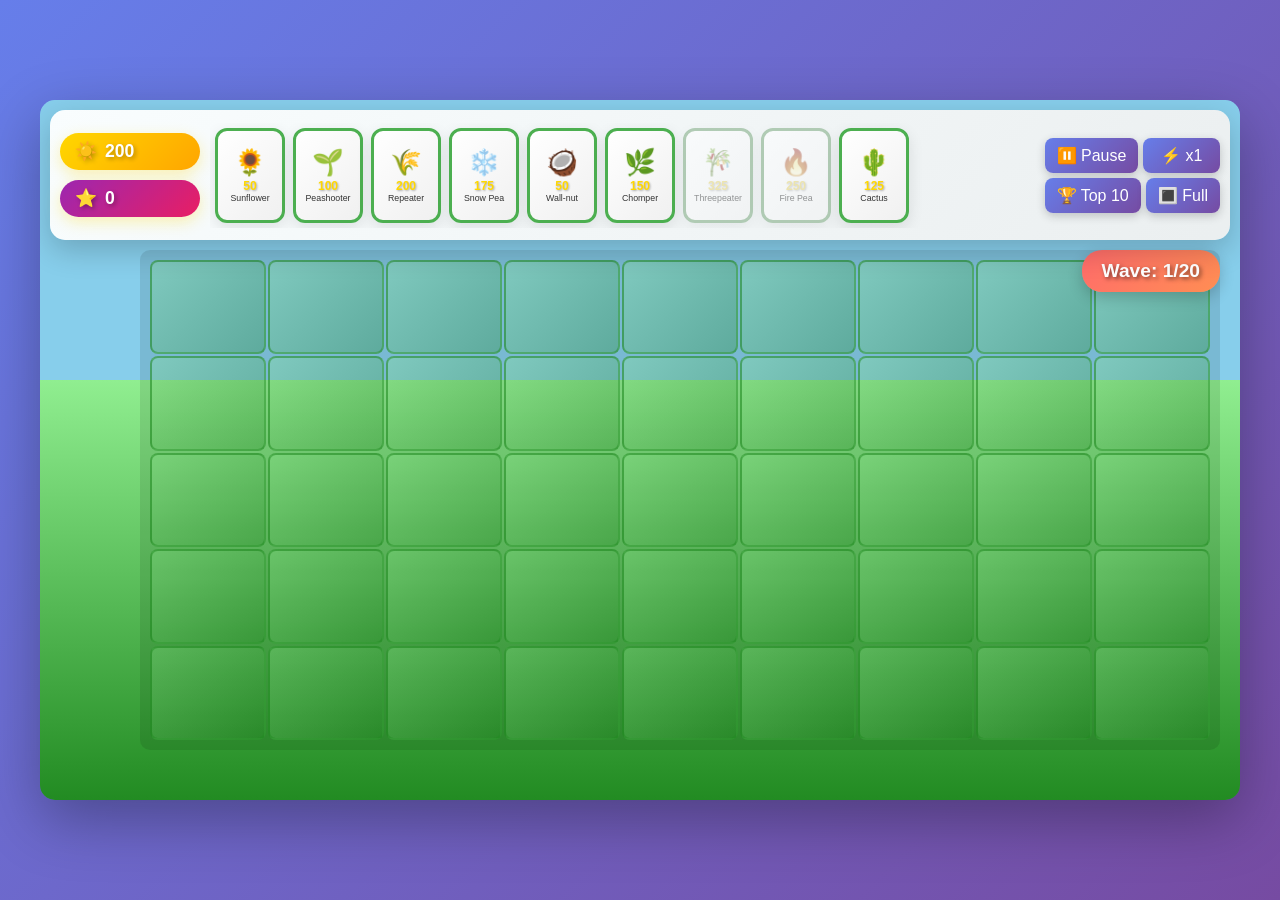
==== plants-vs-zombies/index.html @ 24cfcc63 "按独立游戏目录导入 MIT 粉丝塔防实现与中文说明" ====
<!DOCTYPE html>
<!-- MIT License
Copyright (c) 2025 Valentyn Kolesnikov <0009-0003-9608-3364@orcid.org>
-->
<html lang="en">
<head>
    <meta charset="UTF-8">
    <meta name="viewport" content="width=device-width, initial-scale=1.0, user-scalable=no">
    <meta name="description" content="Plants vs Zombies">
    <title>Plants vs Zombies</title>
    <style>
        * {
            margin: 0;
            padding: 0;
            box-sizing: border-box;
            user-select: none;
            -webkit-user-select: none;
            -webkit-touch-callout: none;
        }

        body {
            font-family: 'Segoe UI', Tahoma, Geneva, Verdana, sans-serif;
            background: linear-gradient(135deg, #667eea 0%, #764ba2 100%);
            overflow: hidden;
            position: relative;
            height: 100vh;
            display: flex;
            justify-content: center;
            align-items: center;
        }

        #gameContainer {
            width: 100%;
            max-width: 1200px;
            height: 100vh;
            max-height: 700px;
            position: relative;
            background: linear-gradient(to bottom, #87CEEB 0%, #87CEEB 40%, #90EE90 40%, #228B22 100%);
            box-shadow: 0 20px 60px rgba(0,0,0,0.3);
            border-radius: 15px;
            overflow: hidden;
        }

        /* Fullscreen mode adjustments */
        body:fullscreen #gameContainer,
        body:-webkit-full-screen #gameContainer,
        body:-moz-full-screen #gameContainer,
        body:-ms-fullscreen #gameContainer {
            max-width: 100%;
            max-height: 100%;
            border-radius: 0;
        }

        #gameBoard {
            position: absolute;
            top: 150px;
            left: 100px;
            right: 20px;
            bottom: 50px;
            display: grid;
            grid-template-columns: repeat(9, 1fr);
            grid-template-rows: repeat(5, 1fr);
            gap: 2px;
            background: rgba(0,0,0,0.1);
            padding: 10px;
            border-radius: 10px;
        }

        .cell {
            background: linear-gradient(135deg, rgba(144, 238, 144, 0.3), rgba(34, 139, 34, 0.3));
            border: 2px solid rgba(34, 139, 34, 0.5);
            border-radius: 8px;
            position: relative;
            cursor: pointer;
            transition: all 0.3s ease;
            display: flex;
            align-items: center;
            justify-content: center;
            overflow: visible;
        }

        .cell:hover {
            background: rgba(144, 238, 144, 0.5);
            transform: scale(1.05);
            box-shadow: 0 5px 15px rgba(0,0,0,0.2);
        }

        .plant {
            font-size: 2.5em;
            animation: plantGrow 0.5s ease;
            filter: drop-shadow(2px 2px 4px rgba(0,0,0,0.3));
            z-index: 2;
            position: absolute;
            top: 50%;
            left: 50%;
            transform: translate(-50%, -50%);
        }

        .plant-health-bar {
            position: absolute;
            width: 40px;
            height: 3px;
            background: rgba(0,0,0,0.3);
            bottom: -8px;
            left: 50%;
            transform: translateX(-50%);
            border-radius: 2px;
            overflow: hidden;
        }

        .plant-health-fill {
            height: 100%;
            background: linear-gradient(90deg, #4CAF50, #8BC34A);
            transition: width 0.3s ease;
            box-shadow: 0 0 3px rgba(76,175,80,0.5);
        }

        .plant.shooting {
            animation: shootAnimation 0.3s ease;
        }

        @keyframes shootAnimation {
            0% { transform: translate(-50%, -50%) scale(1); }
            50% { transform: translate(-50%, -50%) scale(1.2); }
            100% { transform: translate(-50%, -50%) scale(1); }
        }

        @keyframes plantGrow {
            0% { transform: translate(-50%, -50%) scale(0) rotate(0deg); }
            50% { transform: translate(-50%, -50%) scale(1.2) rotate(10deg); }
            100% { transform: translate(-50%, -50%) scale(1) rotate(0deg); }
        }

        .zombie {
            position: absolute;
            font-size: 2.5em;
            z-index: 3;
            filter: drop-shadow(2px 2px 4px rgba(0,0,0,0.5));
            transition: filter 0.3s ease;
            will-change: transform;
            transform: scaleX(-1);
        }

        .zombie-health-bar {
            position: absolute;
            width: 40px;
            height: 4px;
            background: rgba(255,0,0,0.8);
            top: -10px;
            left: 50%;
            transform: translateX(-50%);
            border-radius: 2px;
            overflow: hidden;
        }

        .zombie-health-fill {
            height: 100%;
            background: linear-gradient(90deg, #ff0000, #ff6600);
            transition: width 0.3s ease;
            box-shadow: 0 0 5px rgba(255,0,0,0.5);
        }

        .zombie.slowed {
            filter: drop-shadow(2px 2px 4px rgba(0,0,0,0.5)) hue-rotate(200deg) brightness(1.5);
        }

        .zombie.eating {
            animation: zombieEat 0.5s infinite;
        }

        @keyframes zombieEat {
            0%, 100% { transform: scaleX(-1) translateY(0); }
            50% { transform: scaleX(-1) translateY(-5px); }
        }

        .projectile {
            position: absolute;
            font-size: 1.5em;
            z-index: 4;
            filter: drop-shadow(0 0 5px rgba(255,255,0,0.8));
            will-change: transform;
        }

        .projectile.fire {
            filter: drop-shadow(0 0 10px rgba(255,100,0,1));
            animation: fireGlow 0.3s infinite alternate;
        }

        @keyframes fireGlow {
            from { transform: scale(1); }
            to { transform: scale(1.2); }
        }

        #ui {
            position: absolute;
            top: 10px;
            left: 10px;
            right: 10px;
            height: 130px;
            background: linear-gradient(135deg, rgba(255,255,255,0.95), rgba(240,240,240,0.95));
            border-radius: 15px;
            padding: 10px;
            box-shadow: 0 10px 30px rgba(0,0,0,0.2);
            display: flex;
            gap: 10px;
            align-items: center;
            backdrop-filter: blur(10px);
            z-index: 10;
        }

        #leftPanel {
            display: flex;
            flex-direction: column;
            gap: 10px;
            min-width: 140px;
        }

        #plantSelection {
            display: flex;
            gap: 8px;
            flex: 1;
            align-items: center;
            overflow-x: auto;
            overflow-y: hidden;
            padding: 5px;
            scrollbar-width: thin;
            scrollbar-color: rgba(0,0,0,0.2) transparent;
        }

        #plantSelection::-webkit-scrollbar {
            height: 6px;
        }

        #plantSelection::-webkit-scrollbar-track {
            background: rgba(0,0,0,0.1);
            border-radius: 3px;
        }

        #plantSelection::-webkit-scrollbar-thumb {
            background: rgba(0,0,0,0.3);
            border-radius: 3px;
        }

        .plantCard {
            min-width: 70px;
            width: 70px;
            height: 95px;
            background: linear-gradient(135deg, #fff, #f0f0f0);
            border: 3px solid #4CAF50;
            border-radius: 12px;
            display: flex;
            flex-direction: column;
            align-items: center;
            justify-content: center;
            cursor: pointer;
            transition: all 0.3s ease;
            box-shadow: 0 5px 15px rgba(0,0,0,0.1);
            position: relative;
            overflow: hidden;
            flex-shrink: 0;
        }

        .plantCard::before {
            content: '';
            position: absolute;
            top: -50%;
            left: -50%;
            width: 200%;
            height: 200%;
            background: linear-gradient(45deg, transparent, rgba(255,255,255,0.3), transparent);
            transform: rotate(45deg);
            transition: all 0.5s ease;
            opacity: 0;
        }

        .plantCard:hover::before {
            animation: shine 0.5s ease;
        }

        @keyframes shine {
            0% { transform: translateX(-100%) translateY(-100%) rotate(45deg); opacity: 0; }
            50% { opacity: 1; }
            100% { transform: translateX(100%) translateY(100%) rotate(45deg); opacity: 0; }
        }

        .plantCard:hover {
            transform: translateY(-5px) scale(1.05);
            box-shadow: 0 10px 25px rgba(0,0,0,0.2);
            border-color: #45a049;
        }

        .plantCard.selected {
            background: linear-gradient(135deg, #4CAF50, #45a049);
            transform: scale(1.1);
            box-shadow: 0 0 20px rgba(76, 175, 80, 0.5);
        }

        .plantCard.disabled {
            opacity: 0.5;
            cursor: not-allowed;
            filter: grayscale(50%);
        }

        .plantCard .emoji {
            font-size: 1.6em;
            margin-bottom: 2px;
        }

        .plantCard .cost {
            font-size: 0.75em;
            font-weight: bold;
            color: #FFD700;
            text-shadow: 1px 1px 2px rgba(0,0,0,0.3);
        }

        .plantCard .name {
            font-size: 0.55em;
            color: #333;
            text-align: center;
        }

        #sunCounter, #scoreCounter {
            display: flex;
            align-items: center;
            gap: 8px;
            font-size: 1.1em;
            font-weight: bold;
            padding: 8px 15px;
            border-radius: 20px;
            box-shadow: 0 5px 15px rgba(255, 215, 0, 0.3);
            color: white;
            text-shadow: 2px 2px 4px rgba(0,0,0,0.3);
            white-space: nowrap;
        }

        #sunCounter {
            background: linear-gradient(135deg, #FFD700, #FFA500);
        }

        #scoreCounter {
            background: linear-gradient(135deg, #9C27B0, #E91E63);
        }

        #controlButtons {
            display: flex;
            flex-direction: column;
            gap: 5px;
            min-width: 140px;
        }

        .controlRow {
            display: flex;
            gap: 5px;
        }

        .controlBtn {
            padding: 8px 12px;
            font-size: 1em;
            background: linear-gradient(135deg, #667eea, #764ba2);
            color: white;
            border: none;
            border-radius: 8px;
            cursor: pointer;
            transition: all 0.3s ease;
            box-shadow: 0 3px 10px rgba(0,0,0,0.2);
            white-space: nowrap;
            flex: 1;
        }

        .controlBtn:hover {
            transform: translateY(-2px);
            box-shadow: 0 5px 15px rgba(0,0,0,0.3);
        }

        .controlBtn.active {
            background: linear-gradient(135deg, #4CAF50, #45a049);
        }

        .sun {
            position: absolute;
            font-size: 2em;
            cursor: pointer;
            animation: sunFall 10s linear;
            z-index: 5;
            filter: drop-shadow(0 0 10px rgba(255, 215, 0, 0.8));
            transition: all 0.3s ease;
            display: flex;
            align-items: center;
            gap: 5px;
        }

        .sun-value {
            font-size: 0.6em;
            font-weight: bold;
            color: #FFD700;
            text-shadow: 1px 1px 2px rgba(0,0,0,0.5);
        }

        .sun:hover {
            transform: scale(1.2);
            filter: drop-shadow(0 0 20px rgba(255, 215, 0, 1));
        }

        @keyframes sunFall {
            from { top: -50px; }
            to { top: 90%; }
        }

        .points-popup {
            position: absolute;
            font-size: 1.5em;
            font-weight: bold;
            color: #FFD700;
            text-shadow: 2px 2px 4px rgba(0,0,0,0.5);
            z-index: 10;
            pointer-events: none;
            animation: pointsFloat 1.5s ease-out forwards;
        }

        @keyframes pointsFloat {
            0% { 
                transform: translateY(0) scale(1);
                opacity: 1;
            }
            100% { 
                transform: translateY(-50px) scale(1.5);
                opacity: 0;
            }
        }

        #gameOver, #pauseMenu, #leaderboard, #victoryScreen {
            position: absolute;
            top: 50%;
            left: 50%;
            transform: translate(-50%, -50%);
            background: linear-gradient(135deg, rgba(255,255,255,0.98), rgba(240,240,240,0.98));
            padding: 30px;
            border-radius: 20px;
            text-align: center;
            box-shadow: 0 20px 60px rgba(0,0,0,0.3);
            backdrop-filter: blur(10px);
            display: none;
            max-width: 500px;
            width: 90%;
        }

        /* Make leaderboard highest z-index */
        #leaderboard {
            z-index: 1000;
            max-height: 80vh;
            overflow-y: auto;
        }

        #gameOver, #pauseMenu, #victoryScreen {
            z-index: 100;
        }

        #gameOver h2, #pauseMenu h2, #leaderboard h2, #victoryScreen h2 {
            font-size: 2.2em;
            margin-bottom: 20px;
            background: linear-gradient(135deg, #667eea, #764ba2);
            -webkit-background-clip: text;
            -webkit-text-fill-color: transparent;
            background-clip: text;
        }

        #victoryScreen h2 {
            background: linear-gradient(135deg, #FFD700, #FFA500);
            -webkit-background-clip: text;
            -webkit-text-fill-color: transparent;
            background-clip: text;
        }

        .leaderboard-entry {
            display: flex;
            justify-content: space-between;
            align-items: center;
            padding: 10px 15px;
            margin: 5px 0;
            background: linear-gradient(135deg, rgba(255,255,255,0.8), rgba(240,240,240,0.8));
            border-radius: 10px;
            box-shadow: 0 2px 5px rgba(0,0,0,0.1);
            transition: all 0.3s ease;
            position: relative;
        }

        .leaderboard-entry:hover {
            transform: translateX(5px);
            box-shadow: 0 4px 10px rgba(0,0,0,0.2);
        }

        .leaderboard-entry.gold {
            background: linear-gradient(135deg, #FFD700, #FFA500);
            color: white;
            font-weight: bold;
        }

        .leaderboard-entry.silver {
            background: linear-gradient(135deg, #C0C0C0, #A0A0A0);
            color: white;
            font-weight: bold;
        }

        .leaderboard-entry.bronze {
            background: linear-gradient(135deg, #CD7F32, #B87333);
            color: white;
            font-weight: bold;
        }

        .leaderboard-rank {
            font-size: 1.2em;
            font-weight: bold;
            min-width: 30px;
        }

        .leaderboard-datetime {
            flex: 1;
            text-align: left;
            margin: 0 15px;
            display: flex;
            flex-direction: column;
        }

        .leaderboard-date {
            font-size: 0.9em;
        }

        .leaderboard-time {
            font-size: 0.75em;
            opacity: 0.8;
        }

        .leaderboard-score {
            font-weight: bold;
            color: #764ba2;
        }

        .leaderboard-entry.gold .leaderboard-score,
        .leaderboard-entry.silver .leaderboard-score,
        .leaderboard-entry.bronze .leaderboard-score {
            color: rgba(255,255,255,0.9);
        }

        .stats {
            margin: 20px 0;
            font-size: 1.1em;
            color: #333;
        }

        .btn {
            padding: 12px 25px;
            margin: 8px;
            font-size: 1em;
            background: linear-gradient(135deg, #4CAF50, #45a049);
            color: white;
            border: none;
            border-radius: 10px;
            cursor: pointer;
            transition: all 0.3s ease;
            box-shadow: 0 5px 15px rgba(0,0,0,0.2);
        }

        .btn:hover {
            transform: translateY(-3px);
            box-shadow: 0 8px 25px rgba(0,0,0,0.3);
        }

        .btn.secondary {
            background: linear-gradient(135deg, #667eea, #764ba2);
        }

        .btn.gold {
            background: linear-gradient(135deg, #FFD700, #FFA500);
        }

        #wave {
            position: absolute;
            top: 150px;
            right: 20px;
            font-size: 1.2em;
            font-weight: bold;
            color: white;
            text-shadow: 2px 2px 4px rgba(0,0,0,0.5);
            background: linear-gradient(135deg, #FF6B6B, #FF8E53);
            padding: 10px 20px;
            border-radius: 20px;
            box-shadow: 0 5px 15px rgba(0,0,0,0.2);
            z-index: 9;
            display: flex;
            flex-direction: column;
            align-items: center;
        }

        #wave .damage-bonus {
            font-size: 0.7em;
            margin-top: 3px;
            opacity: 0.9;
            display: none;
        }

        #wave.final-wave {
            background: linear-gradient(135deg, #FFD700, #FFA500);
            animation: pulse 1s infinite;
        }

        @keyframes pulse {
            0%, 100% { transform: scale(1); }
            50% { transform: scale(1.05); }
        }

        .damage-effect {
            animation: damage 0.3s ease;
        }

        @keyframes damage {
            0%, 100% { transform: scaleX(-1); filter: brightness(1); }
            50% { transform: scaleX(-1) scale(0.9); filter: brightness(1.5) hue-rotate(180deg); }
        }

        .plant-damage-effect {
            animation: plantDamage 0.3s ease;
        }

        @keyframes plantDamage {
            0%, 100% { transform: translate(-50%, -50%) scale(1); filter: brightness(1); }
            50% { transform: translate(-50%, -50%) scale(0.9); filter: brightness(1.5) hue-rotate(90deg); }
        }

        .collect-effect {
            animation: collect 0.5s ease;
        }

        @keyframes collect {
            0% { transform: scale(1) rotate(0deg); }
            100% { transform: scale(0) rotate(360deg); opacity: 0; }
        }

        /* Landscape mode optimizations */
        @media (orientation: landscape) and (max-height: 600px) {
            #ui {
                height: 100px;
            }
            
            #gameBoard {
                top: 110px;
                bottom: 20px;
            }
            
            #wave {
                top: 110px;
            }
            
            .plantCard {
                min-width: 55px;
                width: 55px;
                height: 75px;
            }
            
            .plantCard .emoji {
                font-size: 1.3em;
            }
            
            .controlBtn {
                padding: 5px 8px;
                font-size: 0.85em;
            }
            
            #sunCounter, #scoreCounter {
                font-size: 0.95em;
                padding: 6px 12px;
            }
        }

        @media (max-width: 768px) {
            #gameBoard {
                left: 10px;
                right: 10px;
                top: 140px;
            }
            
            #wave {
                top: 140px;
                right: 10px;
                font-size: 1em;
                padding: 8px 15px;
            }
            
            .plantCard {
                min-width: 60px;
                width: 60px;
                height: 80px;
            }
            
            .plantCard .emoji {
                font-size: 1.4em;
            }
            
            .plant, .zombie {
                font-size: 2em;
            }

            #ui {
                padding: 8px;
                gap: 8px;
            }

            #leftPanel, #controlButtons {
                min-width: 120px;
            }

            .controlBtn {
                font-size: 0.9em;
                padding: 6px 10px;
            }
        }

        .particle {
            position: absolute;
            pointer-events: none;
            animation: particle 1s ease-out forwards;
            font-size: 1.5em;
            z-index: 10;
        }

        @keyframes particle {
            0% { transform: translate(0, 0) scale(1); opacity: 1; }
            100% { transform: translate(var(--x), var(--y)) scale(0); opacity: 0; }
        }

        #debugInfo {
            position: absolute;
            bottom: 10px;
            left: 10px;
            color: white;
            font-size: 0.8em;
            background: rgba(0,0,0,0.5);
            padding: 5px;
            border-radius: 5px;
            display: none;
        }

        /* Force landscape message */
        #landscapeMessage {
            display: none;
            position: fixed;
            top: 0;
            left: 0;
            right: 0;
            bottom: 0;
            background: linear-gradient(135deg, #667eea, #764ba2);
            color: white;
            z-index: 2000;
            align-items: center;
            justify-content: center;
            flex-direction: column;
            text-align: center;
            padding: 20px;
        }

        #landscapeMessage h2 {
            font-size: 2em;
            margin-bottom: 20px;
        }

        #landscapeMessage p {
            font-size: 1.2em;
            margin-bottom: 30px;
        }

        @media (orientation: portrait) and (max-width: 768px) {
            #landscapeMessage {
                display: flex;
            }
            
            #gameContainer {
                display: none;
            }
        }

        .save-notification {
            position: fixed;
            top: 50%;
            left: 50%;
            transform: translate(-50%, -50%);
            background: linear-gradient(135deg, #4CAF50, #45a049);
            color: white;
            padding: 20px 40px;
            border-radius: 15px;
            font-size: 1.2em;
            font-weight: bold;
            z-index: 200;
            animation: saveNotification 2s ease forwards;
            box-shadow: 0 10px 30px rgba(0,0,0,0.3);
        }

        @keyframes saveNotification {
            0% { opacity: 0; transform: translate(-50%, -50%) scale(0.5); }
            20% { opacity: 1; transform: translate(-50%, -50%) scale(1.1); }
            40% { transform: translate(-50%, -50%) scale(1); }
            80% { opacity: 1; }
            100% { opacity: 0; }
        }
    </style>
</head>
<body>
    <div id="landscapeMessage">
        <h2>📱 Rotate Your Device</h2>
        <p>Please rotate your device to landscape mode for the best gaming experience!</p>
        <div style="font-size: 4em;">↻</div>
    </div>

    <div id="gameContainer">
        <div id="ui">
            <div id="leftPanel">
                <div id="sunCounter">☀️ <span id="sunCount">200</span></div>
                <div id="scoreCounter">⭐ <span id="scoreCount">0</span></div>
            </div>
            
            <div id="plantSelection">
                <div class="plantCard" data-plant="sunflower" data-cost="50">
                    <div class="emoji">🌻</div>
                    <div class="cost">50</div>
                    <div class="name">Sunflower</div>
                </div>
                <div class="plantCard" data-plant="peashooter" data-cost="100">
                    <div class="emoji">🌱</div>
                    <div class="cost">100</div>
                    <div class="name">Peashooter</div>
                </div>
                <div class="plantCard" data-plant="repeater" data-cost="200">
                    <div class="emoji">🌾</div>
                    <div class="cost">200</div>
                    <div class="name">Repeater</div>
                </div>
                <div class="plantCard" data-plant="snowpea" data-cost="175">
                    <div class="emoji">❄️</div>
                    <div class="cost">175</div>
                    <div class="name">Snow Pea</div>
                </div>
                <div class="plantCard" data-plant="wallnut" data-cost="50">
                    <div class="emoji">🥥</div>
                    <div class="cost">50</div>
                    <div class="name">Wall-nut</div>
                </div>
                <div class="plantCard" data-plant="chomper" data-cost="150">
                    <div class="emoji">🌿</div>
                    <div class="cost">150</div>
                    <div class="name">Chomper</div>
                </div>
                <div class="plantCard" data-plant="threepeater" data-cost="325">
                    <div class="emoji">🎋</div>
                    <div class="cost">325</div>
                    <div class="name">Threepeater</div>
                </div>
                <div class="plantCard" data-plant="firepea" data-cost="250">
                    <div class="emoji">🔥</div>
                    <div class="cost">250</div>
                    <div class="name">Fire Pea</div>
                </div>
                <div class="plantCard" data-plant="cactus" data-cost="125">
                    <div class="emoji">🌵</div>
                    <div class="cost">125</div>
                    <div class="name">Cactus</div>
                </div>
            </div>
            
            <div id="controlButtons">
                <div class="controlRow">
                    <button class="controlBtn" id="pauseBtn">⏸️ Pause</button>
                    <button class="controlBtn" id="speedBtn">⚡ x1</button>
                </div>
                <div class="controlRow">
                    <button class="controlBtn" id="leaderBtn">🏆 Top 10</button>
                    <button class="controlBtn" id="fullscreenBtn">🔳 Full</button>
                </div>
            </div>
        </div>
        
        <div id="wave">
            <div>Wave: <span id="waveCount">1</span>/20</div>
            <div class="damage-bonus">DMG: +<span id="damageBonus">0</span>%</div>
        </div>
        
        <div id="gameBoard"></div>
        
        <div id="debugInfo"></div>
        
        <div id="pauseMenu">
            <h2>Game Paused</h2>
            <button class="btn" onclick="resumeGame()">Resume</button>
            <button class="btn secondary" onclick="showLeaderboard()">Top 10 Scores</button>
            <button class="btn" onclick="restartGame()">Restart</button>
        </div>
        
        <div id="leaderboard">
            <h2>🏆 Top 10 Scores</h2>
            <div id="leaderboardList"></div>
            <button class="btn" onclick="closeLeaderboard()">Close</button>
        </div>
        
        <div id="gameOver">
            <h2>Game Over!</h2>
            <div class="stats">
                <p>Final Score: <span id="finalScore">0</span></p>
                <p>Waves Survived: <span id="finalWave">0</span></p>
                <p>Zombies Defeated: <span id="finalZombies">0</span></p>
            </div>
            <div>
                <button class="btn secondary" onclick="showLeaderboard()">View Top 10</button>
                <button class="btn" onclick="restartGame()">Play Again</button>
            </div>
        </div>

        <div id="victoryScreen">
            <h2>🎉 Victory! 🎉</h2>
            <div class="stats">
                <p style="font-size: 1.3em; color: #FFD700;">You survived all 20 waves!</p>
                <p>Final Score: <span id="victoryScore" style="font-size: 1.5em; color: #764ba2;">0</span></p>
                <p>Zombies Defeated: <span id="victoryZombies">0</span></p>
                <p style="margin-top: 15px; color: #4CAF50;">Your score has been saved!</p>
            </div>
            <div>
                <button class="btn gold" onclick="showLeaderboard()">View Top 10</button>
                <button class="btn" onclick="restartGame()">Play Again</button>
            </div>
        </div>
    </div>

    <script>
        // Game State
        let gameState = {
            sun: 200,
            score: 0,
            selectedPlant: null,
            plants: [],
            zombies: [],
            projectiles: [],
            suns: [],
            wave: 1,
            maxWaves: 20,
            zombiesDefeated: 0,
            isPaused: false,
            isGameOver: false,
            isVictory: false,
            cellSize: { width: 0, height: 0 },
            boardRect: null,
            gameSpeed: 1,
            lastUpdate: Date.now(),
            zombieDamageMultiplier: 1.0,
            waveTimer: null,
            waveStartTime: Date.now(),
            waveTimeElapsed: 0,
            waveDuration: 30000,
            pauseTime: null,
            wasFullscreen: false,
            sunInterval: null,
            gameLoopId: null
        };

        // Enhanced Plant Types - SUNFLOWER SUN REDUCED TO 80%
        const plantTypes = {
            sunflower: { 
                emoji: '🌻', 
                health: 3.6,
                maxHealth: 3.6,
                produces: 'sun', 
                sunAmount: 40,
                interval: 15000,
                shoots: false,
                damage: 0.5,
                shootInterval: 2500,
                projectile: '☀️',
                description: 'Produces sun and shoots'
            },
            peashooter: { 
                emoji: '🌱', 
                health: 3.6,
                maxHealth: 3.6,
                shoots: true, 
                damage: 1, 
                shootInterval: 1500,
                projectile: '🟢',
                description: 'Basic shooter'
            },
            wallnut: { 
                emoji: '🥥', 
                health: 24,
                maxHealth: 24,
                shoots: false,
                damage: 0.3,
                shootInterval: 3000,
                projectile: '🟤',
                description: 'Defensive wall that shoots'
            },
            snowpea: { 
                emoji: '❄️', 
                health: 3.6,
                maxHealth: 3.6,
                shoots: true, 
                damage: 1, 
                slow: true, 
                shootInterval: 2000,
                projectile: '❄️',
                description: 'Slows zombies'
            },
            chomper: { 
                emoji: '🌿', 
                health: 4.88,
                maxHealth: 4.88,
                melee: false, 
                damage: 3, 
                interval: 3000,
                shoots: true,
                shootDamage: 2,
                shootInterval: 2500,
                projectile: '🍃',
                description: 'Eats zombies and shoots'
            },
            repeater: { 
                emoji: '🌾', 
                health: 3.6,
                maxHealth: 3.6,
                shoots: true, 
                damage: 1, 
                double: true, 
                shootInterval: 1500,
                projectile: '🟢',
                description: 'Shoots twice'
            },
            threepeater: {
                emoji: '🎋',
                health: 3.6,
                maxHealth: 3.6,
                shoots: true,
                damage: 1,
                triple: true,
                shootInterval: 1500,
                projectile: '🟢',
                description: 'Shoots 3 lanes'
            },
            firepea: {
                emoji: '🔥',
                health: 3.6,
                maxHealth: 3.6,
                shoots: true,
                damage: 2,
                fire: true,
                shootInterval: 1500,
                projectile: '🔥',
                description: 'Fire damage'
            },
            cactus: {
                emoji: '🌵',
                health: 4.8,
                maxHealth: 4.8,
                shoots: true,
                damage: 1,
                pierce: true,
                shootInterval: 1800,
                projectile: '📍',
                description: 'Piercing shots'
            }
        };

        // Enhanced Zombie Types
        const zombieTypes = {
            normal: { emoji: '🧟', health: 10, maxHealth: 10, speed: 10, damage: 1, points: 100 },
            cone: { emoji: '🧟‍♂️', health: 20, maxHealth: 20, speed: 10, damage: 1, points: 200 },
            bucket: { emoji: '🧟‍♀️', health: 40, maxHealth: 40, speed: 8, damage: 1, points: 400 },
            fast: { emoji: '💀', health: 6, maxHealth: 6, speed: 20, damage: 1, points: 150 },
            strong: { emoji: '👹', health: 60, maxHealth: 60, speed: 6, damage: 2, points: 600 }
        };

        // Reset game state to initial values
        function resetGame() {
            // Clear any existing timers
            if (gameState.waveTimer) {
                clearTimeout(gameState.waveTimer);
            }
            if (gameState.sunInterval) {
                clearInterval(gameState.sunInterval);
            }
            
            // Clear all DOM elements
            clearAllGameElements();
            
            // Reset game state
            gameState = {
                sun: 200,
                score: 0,
                selectedPlant: null,
                plants: [],
                zombies: [],
                projectiles: [],
                suns: [],
                wave: 1,
                maxWaves: 20,
                zombiesDefeated: 0,
                isPaused: false,
                isGameOver: false,
                isVictory: false,
                cellSize: { width: 0, height: 0 },
                boardRect: null,
                gameSpeed: 1,
                lastUpdate: Date.now(),
                zombieDamageMultiplier: 1.0,
                waveTimer: null,
                waveStartTime: Date.now(),
                waveTimeElapsed: 0,
                waveDuration: 30000,
                pauseTime: null,
                wasFullscreen: document.fullscreenElement !== null,
                sunInterval: null,
                gameLoopId: gameState.gameLoopId // Keep the game loop running
            };
            
            // Reset UI
            document.getElementById('sunCount').textContent = '200';
            document.getElementById('scoreCount').textContent = '0';
            document.getElementById('waveCount').textContent = '1';
            document.getElementById('damageBonus').textContent = '0';
            document.getElementById('speedBtn').textContent = '⚡ x1';
            document.getElementById('speedBtn').classList.remove('active');
            document.getElementById('pauseBtn').textContent = '⏸️ Pause';
            
            // Hide all menus
            document.getElementById('gameOver').style.display = 'none';
            document.getElementById('pauseMenu').style.display = 'none';
            document.getElementById('leaderboard').style.display = 'none';
            document.getElementById('victoryScreen').style.display = 'none';
            
            // Reset plant selection
            document.querySelectorAll('.plantCard').forEach(card => {
                card.classList.remove('selected');
            });
            
            // Update displays
            updateSunDisplay();
            updateDamageDisplay();
            updateWaveDisplay();
            updateBoardDimensions();
            
            // Restart sun spawning
            spawnSunPeriodically();
            
            // Start first wave after delay
            setTimeout(() => spawnZombieWave(), 5000);
        }

        // Clear all game elements from DOM
        function clearAllGameElements() {
            // Remove all zombies
            document.querySelectorAll('.zombie').forEach(el => el.remove());
            
            // Remove all projectiles
            document.querySelectorAll('.projectile').forEach(el => el.remove());
            
            // Remove all suns
            document.querySelectorAll('.sun').forEach(el => el.remove());
            
            // Remove all plants from cells
            document.querySelectorAll('.cell .plant').forEach(el => el.remove());
            
            // Remove any floating particles or popups
            document.querySelectorAll('.particle, .points-popup').forEach(el => el.remove());
        }

        // Calculate zombie damage with wave multiplier
        function getZombieDamage(baseZombieDamage) {
            return baseZombieDamage * gameState.zombieDamageMultiplier;
        }

        // Update damage multiplier display
        function updateDamageDisplay() {
            const bonusPercent = Math.round((gameState.zombieDamageMultiplier - 1) * 100);
            document.getElementById('damageBonus').textContent = bonusPercent;
        }

        // Update wave display
        function updateWaveDisplay() {
            document.getElementById('waveCount').textContent = gameState.wave;
            const waveElement = document.getElementById('wave');
            if (gameState.wave === gameState.maxWaves) {
                waveElement.classList.add('final-wave');
            } else {
                waveElement.classList.remove('final-wave');
            }
        }

        // Format date and time for display
        function formatDateTime(dateString) {
            const date = new Date(dateString);
            const now = new Date();
            const diffTime = Math.abs(now - date);
            const diffDays = Math.floor(diffTime / (1000 * 60 * 60 * 24));
            
            const timeStr = date.toLocaleTimeString('en-US', { 
                hour: '2-digit', 
                minute: '2-digit',
                hour12: true 
            });
            
            let dateStr;
            if (diffDays === 0) {
                dateStr = 'Today';
            } else if (diffDays === 1) {
                dateStr = 'Yesterday';
            } else if (diffDays < 7) {
                dateStr = `${diffDays} days ago`;
            } else {
                dateStr = date.toLocaleDateString('en-US', { 
                    month: 'short', 
                    day: 'numeric',
                    year: date.getFullYear() !== now.getFullYear() ? 'numeric' : undefined
                });
            }
            
            return { date: dateStr, time: timeStr };
        }

        // Show save notification
        function showSaveNotification() {
            const notification = document.createElement('div');
            notification.className = 'save-notification';
            notification.textContent = '✅ Score Saved to Top 10!';
            document.body.appendChild(notification);
            
            setTimeout(() => {
                notification.remove();
            }, 2000);
        }

        // Leaderboard Functions
        function getLeaderboard() {
            const saved = localStorage.getItem('pvz_leaderboard');
            return saved ? JSON.parse(saved) : [];
        }

        function saveToLeaderboard(score, wave, zombies) {
            let leaderboard = getLeaderboard();
            
            leaderboard.push({
                score: score,
                wave: wave,
                zombies: zombies,
                datetime: new Date().toISOString(),
                victory: gameState.isVictory
            });
            
            // Sort by score and keep top 10
            leaderboard.sort((a, b) => b.score - a.score);
            leaderboard = leaderboard.slice(0, 10);
            
            localStorage.setItem('pvz_leaderboard', JSON.stringify(leaderboard));
            
            // Show notification if score made it to top 10
            if (leaderboard.some(entry => entry.score === score && entry.datetime === leaderboard[leaderboard.length - 1].datetime)) {
                showSaveNotification();
            }
            
            return leaderboard;
        }

        function displayLeaderboard() {
            const leaderboard = getLeaderboard();
            const listElement = document.getElementById('leaderboardList');
            listElement.innerHTML = '';
            
            if (leaderboard.length === 0) {
                listElement.innerHTML = '<p style="color: #666;">No scores yet. Be the first!</p>';
                return;
            }
            
            leaderboard.forEach((entry, index) => {
                const entryDiv = document.createElement('div');
                entryDiv.className = 'leaderboard-entry';
                
                if (index === 0) entryDiv.classList.add('gold');
                else if (index === 1) entryDiv.classList.add('silver');
                else if (index === 2) entryDiv.classList.add('bronze');
                
                const medal = index === 0 ? '🥇' : index === 1 ? '🥈' : index === 2 ? '🥉' : `#${index + 1}`;
                const { date, time } = formatDateTime(entry.datetime);
                const victoryBadge = entry.victory ? ' 👑' : '';
                
                entryDiv.innerHTML = `
                    <span class="leaderboard-rank">${medal}</span>
                    <div class="leaderboard-datetime">
                        <span class="leaderboard-date">${date}${victoryBadge}</span>
                        <span class="leaderboard-time">${time}</span>
                    </div>
                    <span class="leaderboard-score">${entry.score.toLocaleString()}</span>
                `;
                
                listElement.appendChild(entryDiv);
            });
        }

        function showLeaderboard() {
            displayLeaderboard();
            document.getElementById('leaderboard').style.display = 'block';
        }

        function closeLeaderboard() {
            document.getElementById('leaderboard').style.display = 'none';
        }

        // Initialize Game
        function init() {
            createBoard();
            loadGameState();
            setupEventListeners();
            startGameLoop();
            spawnSunPeriodically();
            updateDamageDisplay();
            updateWaveDisplay();
            
            // Auto-enable fullscreen on mobile
            if (isMobile()) {
                setTimeout(() => {
                    enterFullscreen();
                }, 500);
            }
            
            setTimeout(() => spawnZombieWave(), 5000);
        }

        // Check if mobile device
        function isMobile() {
            return /Android|webOS|iPhone|iPad|iPod|BlackBerry|IEMobile|Opera Mini/i.test(navigator.userAgent) ||
                   (window.innerWidth <= 768);
        }

        // Enter fullscreen
        function enterFullscreen() {
            const elem = document.documentElement;
            
            const requestFS = elem.requestFullscreen || 
                             elem.webkitRequestFullscreen || 
                             elem.mozRequestFullScreen || 
                             elem.msRequestFullscreen;
            
            if (requestFS && !document.fullscreenElement) {
                requestFS.call(elem).then(() => {
                    gameState.wasFullscreen = true;
                    localStorage.setItem('pvz_fullscreen', 'true');
                    if (window.screen && window.screen.orientation && window.screen.orientation.lock) {
                        window.screen.orientation.lock('landscape').catch(err => {
                            console.log('Orientation lock not supported:', err);
                        });
                    }
                    setTimeout(updateBoardDimensions, 100);
                }).catch(err => {
                    console.log('Fullscreen error:', err);
                });
            }
        }

        // Create Game Board
        function createBoard() {
            const board = document.getElementById('gameBoard');
            board.innerHTML = '';
            
            for (let row = 0; row < 5; row++) {
                for (let col = 0; col < 9; col++) {
                    const cell = document.createElement('div');
                    cell.className = 'cell';
                    cell.dataset.row = row;
                    cell.dataset.col = col;
                    board.appendChild(cell);
                }
            }
            
            setTimeout(updateBoardDimensions, 100);
        }

        // Update board dimensions
        function updateBoardDimensions() {
            const board = document.getElementById('gameBoard');
            gameState.boardRect = board.getBoundingClientRect();
            const cells = board.getElementsByClassName('cell');
            if (cells.length > 0) {
                const cellRect = cells[0].getBoundingClientRect();
                gameState.cellSize = {
                    width: cellRect.width,
                    height: cellRect.height
                };
            }
            
            // Update existing zombie and projectile positions
            gameState.zombies.forEach(zombie => {
                if (zombie.element) {
                    const yPosition = gameState.boardRect.top + zombie.row * gameState.cellSize.height + gameState.cellSize.height / 2 - 20;
                    zombie.element.style.top = yPosition + 'px';
                }
            });
        }

        // Setup Event Listeners
        function setupEventListeners() {
            document.querySelectorAll('.plantCard').forEach(card => {
                card.addEventListener('click', () => selectPlant(card));
                card.addEventListener('touchstart', (e) => {
                    e.preventDefault();
                    selectPlant(card);
                });
            });

            document.querySelectorAll('.cell').forEach(cell => {
                cell.addEventListener('click', () => placePlant(cell));
                cell.addEventListener('touchstart', (e) => {
                    e.preventDefault();
                    placePlant(cell);
                });
            });

            document.getElementById('pauseBtn').addEventListener('click', togglePause);

            document.getElementById('speedBtn').addEventListener('click', () => {
                gameState.gameSpeed = gameState.gameSpeed === 1 ? 2 : gameState.gameSpeed === 2 ? 3 : 1;
                const btn = document.getElementById('speedBtn');
                btn.textContent = `⚡ x${gameState.gameSpeed}`;
                btn.classList.toggle('active', gameState.gameSpeed > 1);
            });

            document.getElementById('leaderBtn').addEventListener('click', showLeaderboard);

            document.getElementById('fullscreenBtn').addEventListener('click', toggleFullscreen);

            window.addEventListener('resize', updateBoardDimensions);
            
            document.addEventListener('fullscreenchange', () => {
                setTimeout(updateBoardDimensions, 100);
            });
            
            document.addEventListener('webkitfullscreenchange', () => {
                setTimeout(updateBoardDimensions, 100);
            });
        }

        // Select Plant
        function selectPlant(card) {
            const cost = parseInt(card.dataset.cost);
            if (gameState.sun >= cost && !gameState.isPaused) {
                document.querySelectorAll('.plantCard').forEach(c => c.classList.remove('selected'));
                card.classList.add('selected');
                gameState.selectedPlant = {
                    type: card.dataset.plant,
                    cost: cost
                };
            }
        }

        // Place Plant with Health Bar
        function placePlant(cell) {
            if (!gameState.selectedPlant || gameState.isPaused) return;
            
            const row = parseInt(cell.dataset.row);
            const col = parseInt(cell.dataset.col);
            
            const existingPlant = gameState.plants.find(p => p.row === row && p.col === col && p.element);
            if (existingPlant) return;
            
            if (gameState.sun >= gameState.selectedPlant.cost) {
                gameState.sun -= gameState.selectedPlant.cost;
                updateSunDisplay();
                
                const plantType = plantTypes[gameState.selectedPlant.type];
                const plant = {
                    type: gameState.selectedPlant.type,
                    row: row,
                    col: col,
                    health: plantType.health,
                    maxHealth: plantType.maxHealth,
                    element: null,
                    healthBar: null,
                    healthFill: null,
                    lastShot: 0,
                    lastProduction: 0
                };
                
                const plantElement = document.createElement('div');
                plantElement.className = 'plant';
                plantElement.textContent = plantType.emoji;
                
                const healthBar = document.createElement('div');
                healthBar.className = 'plant-health-bar';
                const healthFill = document.createElement('div');
                healthFill.className = 'plant-health-fill';
                healthFill.style.width = '100%';
                healthBar.appendChild(healthFill);
                plantElement.appendChild(healthBar);
                
                cell.appendChild(plantElement);
                plant.element = plantElement;
                plant.healthBar = healthBar;
                plant.healthFill = healthFill;
                
                gameState.plants.push(plant);
                
                gameState.selectedPlant = null;
                document.querySelectorAll('.plantCard').forEach(c => c.classList.remove('selected'));
                
                createParticleEffect(cell, '✨');
                
                addScore(25);
            }
        }

        // Update Plant Health
        function updatePlantHealth(plant) {
            if (!plant.element || !plant.healthFill) return;
            
            const healthPercent = Math.max(0, plant.health / plant.maxHealth);
            plant.healthFill.style.width = (healthPercent * 100) + '%';
            
            if (healthPercent < 0.3) {
                plant.healthFill.style.background = 'linear-gradient(90deg, #ff0000, #ff6600)';
            } else if (healthPercent < 0.6) {
                plant.healthFill.style.background = 'linear-gradient(90deg, #FFA500, #FFD700)';
            }
        }

        // Produce Sun - REDUCED TO 80%
        function produceSun(plant) {
            if (!plant.element || !plant.element.parentElement) return;
            
            const cell = plant.element.parentElement;
            const rect = cell.getBoundingClientRect();
            const plantType = plantTypes[plant.type];
            const sunValue = plantType.sunAmount || 40;  // Default to 40 (80% of 50)
            
            const sun = document.createElement('div');
            sun.className = 'sun';
            
            const sunEmoji = document.createElement('span');
            sunEmoji.textContent = '☀️';
            sun.appendChild(sunEmoji);
            
            const sunValueElement = document.createElement('span');
            sunValueElement.className = 'sun-value';
            sunValueElement.textContent = sunValue;
            sun.appendChild(sunValueElement);
            
            sun.style.left = rect.left + rect.width / 2 - 15 + 'px';
            sun.style.top = rect.top + 'px';
            sun.style.animation = 'none';
            sun.style.position = 'fixed';
            
            document.getElementById('gameContainer').appendChild(sun);
            
            sun.addEventListener('click', () => collectSun(sun, sunValue));
            sun.addEventListener('touchstart', (e) => {
                e.preventDefault();
                collectSun(sun, sunValue);
            });
            
            setTimeout(() => {
                if (sun.parentElement) {
                    sun.remove();
                }
            }, 5000);
        }

        // Shoot Projectile
        function shoot(plant) {
            if (!plant.element || !plant.element.parentElement) return;
            
            const now = Date.now();
            const plantType = plantTypes[plant.type];
            
            if (!plantType.shoots) return;
            
            const shootInterval = plantType.shootInterval || 1500;
            
            if (now - plant.lastShot < shootInterval / gameState.gameSpeed) return;
            
            let targetRows = [plant.row];
            if (plantType.triple) {
                targetRows = [plant.row - 1, plant.row, plant.row + 1].filter(r => r >= 0 && r < 5);
            }
            
            const hasTarget = targetRows.some(row => 
                gameState.zombies.some(z => z.row === row && z.element && z.x > plant.col * gameState.cellSize.width)
            );
            
            if (!hasTarget) return;
            
            plant.lastShot = now;
            plant.element.classList.add('shooting');
            setTimeout(() => {
                if (plant.element) plant.element.classList.remove('shooting');
            }, 300);
            
            const cell = plant.element.parentElement;
            const rect = cell.getBoundingClientRect();
            
            const createProjectileForRow = (targetRow) => {
                const projectile = document.createElement('div');
                projectile.className = 'projectile';
                if (plantType.fire) projectile.classList.add('fire');
                projectile.textContent = plantType.projectile || '🟢';
                
                const rowY = gameState.boardRect.top + targetRow * gameState.cellSize.height + gameState.cellSize.height / 2 - 10;
                
                projectile.style.left = (rect.left + rect.width) + 'px';
                projectile.style.top = rowY + 'px';
                projectile.style.position = 'fixed';
                
                document.getElementById('gameContainer').appendChild(projectile);
                
                let projectileDamage = plantType.damage;
                if (plant.type === 'chomper' && plantType.shootDamage) {
                    projectileDamage = plantType.shootDamage;
                }
                
                const proj = {
                    element: projectile,
                    row: targetRow,
                    damage: projectileDamage,
                    slow: plantType.slow,
                    fire: plantType.fire,
                    pierce: plantType.pierce,
                    x: rect.left + rect.width - gameState.boardRect.left,
                    speed: 200 * gameState.gameSpeed,
                    hitZombies: []
                };
                
                gameState.projectiles.push(proj);
            };
            
            targetRows.forEach(row => {
                if (gameState.zombies.some(z => z.row === row && z.element)) {
                    createProjectileForRow(row);
                }
            });
            
            if (plantType.double) {
                setTimeout(() => {
                    targetRows.forEach(row => {
                        if (gameState.zombies.some(z => z.row === row && z.element)) {
                            createProjectileForRow(row);
                        }
                    });
                }, 200);
            }
        }

        // Move Projectiles
        function moveProjectiles(deltaTime) {
            gameState.projectiles = gameState.projectiles.filter(proj => {
                if (!proj.element || !proj.element.parentElement) return false;
                
                proj.x += proj.speed * deltaTime / 1000;
                proj.element.style.left = (gameState.boardRect.left + proj.x) + 'px';
                
                const rowY = gameState.boardRect.top + proj.row * gameState.cellSize.height + gameState.cellSize.height / 2 - 10;
                proj.element.style.top = rowY + 'px';
                
                const projRect = proj.element.getBoundingClientRect();
                let hit = false;
                
                gameState.zombies.forEach(zombie => {
                    if (!zombie.element || zombie.row !== proj.row) return;
                    if (proj.hitZombies.includes(zombie)) return;
                    
                    const zombieRect = zombie.element.getBoundingClientRect();
                    
                    if (projRect.left < zombieRect.right && projRect.right > zombieRect.left) {
                        zombie.health -= proj.damage;
                        updateZombieHealth(zombie);
                        zombie.element.classList.add('damage-effect');
                        
                        if (proj.slow) {
                            zombie.slowed = true;
                            zombie.slowedUntil = Date.now() + 3000;
                            zombie.element.classList.add('slowed');
                        }
                        
                        if (proj.fire && zombie.element) {
                            createParticleEffect(zombie.element, '🔥');
                        }
                        
                        setTimeout(() => {
                            if (zombie.element) {
                                zombie.element.classList.remove('damage-effect');
                            }
                        }, 300);
                        
                        if (zombie.health <= 0) {
                            if (zombie.element) {
                                const points = zombieTypes[zombie.type].points;
                                showPointsPopup(zombie.element, points);
                                addScore(points);
                                createParticleEffect(zombie.element, '💀');
                                zombie.element.remove();
                                zombie.element = null;
                            }
                            gameState.zombiesDefeated++;
                        }
                        
                        if (!proj.pierce) {
                            hit = true;
                        } else {
                            proj.hitZombies.push(zombie);
                        }
                    }
                });
                
                if (hit || proj.x > window.innerWidth) {
                    proj.element.remove();
                    return false;
                }
                
                return true;
            });
        }

        // Update Zombie Health Bar
        function updateZombieHealth(zombie) {
            if (!zombie.element || !zombie.healthBar) return;
            
            const healthPercent = Math.max(0, zombie.health / zombieTypes[zombie.type].maxHealth);
            zombie.healthFill.style.width = (healthPercent * 100) + '%';
        }

        // Move Zombies
        function moveZombies(deltaTime) {
            gameState.zombies = gameState.zombies.filter(zombie => {
                if (!zombie.element) return false;
                
                if (zombie.slowed && Date.now() > zombie.slowedUntil) {
                    zombie.slowed = false;
                    zombie.element.classList.remove('slowed');
                }
                
                const baseSpeed = zombieTypes[zombie.type].speed;
                const currentSpeed = zombie.slowed ? baseSpeed * 0.5 : baseSpeed;
                
                if (!zombie.attacking) {
                    zombie.x -= currentSpeed * deltaTime / 1000 * gameState.gameSpeed;
                    zombie.element.style.left = (gameState.boardRect.left + zombie.x) + 'px';
                    
                    const yPosition = gameState.boardRect.top + zombie.row * gameState.cellSize.height + gameState.cellSize.height / 2 - 20;
                    zombie.element.style.top = yPosition + 'px';
                }
                
                zombie.attacking = false;
                const zombieCol = Math.floor(zombie.x / gameState.cellSize.width);
                
                gameState.plants.forEach(plant => {
                    if (!plant.element || plant.row !== zombie.row) return;
                    
                    if (plant.col === zombieCol) {
                        zombie.attacking = true;
                        zombie.element.classList.add('eating');
                        
                        if (plantTypes[plant.type].melee && Date.now() - zombie.lastChomped > 1000) {
                            zombie.lastChomped = Date.now();
                            const points = zombieTypes[zombie.type].points * 2;
                            showPointsPopup(zombie.element, points);
                            addScore(points);
                            createParticleEffect(zombie.element, '💀');
                            zombie.element.remove();
                            zombie.element = null;
                            gameState.zombiesDefeated++;
                            return;
                        }
                        
                        if (Date.now() - zombie.lastAttack > 1000) {
                            zombie.lastAttack = Date.now();
                            const damage = getZombieDamage(zombieTypes[zombie.type].damage);
                            plant.health -= damage;
                            updatePlantHealth(plant);
                            plant.element.classList.add('plant-damage-effect');
                            
                            setTimeout(() => {
                                if (plant.element) {
                                    plant.element.classList.remove('plant-damage-effect');
                                }
                            }, 300);
                            
                            if (plant.health <= 0) {
                                createParticleEffect(plant.element, '💥');
                                plant.element.remove();
                                plant.element = null;
                            }
                        }
                    }
                });
                
                if (!zombie.attacking) {
                    zombie.element.classList.remove('eating');
                }
                
                if (zombie.x <= -gameState.cellSize.width) {
                    gameOver();
                }
                
                return zombie.element !== null;
            });
        }

        // Spawn Zombie with Health Bar
        function spawnZombie() {
            const row = Math.floor(Math.random() * 5);
            const zombieTypeKeys = Object.keys(zombieTypes);
            
            let typeIndex = 0;
            const rand = Math.random();
            if (gameState.wave > 7 && rand > 0.8) {
                typeIndex = 4;
            } else if (gameState.wave > 5 && rand > 0.6) {
                typeIndex = 3;
            } else if (gameState.wave > 3 && rand > 0.5) {
                typeIndex = 2;
            } else if (gameState.wave > 1 && rand > 0.3) {
                typeIndex = 1;
            }
            
            const zombieType = zombieTypes[zombieTypeKeys[typeIndex]];
            
            const zombie = document.createElement('div');
            zombie.className = 'zombie';
            zombie.textContent = zombieType.emoji;
            
            const healthBar = document.createElement('div');
            healthBar.className = 'zombie-health-bar';
            const healthFill = document.createElement('div');
            healthFill.className = 'zombie-health-fill';
            healthFill.style.width = '100%';
            healthBar.appendChild(healthFill);
            zombie.appendChild(healthBar);
            
            const startX = gameState.boardRect.width;
            const yPosition = gameState.boardRect.top + row * gameState.cellSize.height + gameState.cellSize.height / 2 - 20;
            
            zombie.style.position = 'fixed';
            zombie.style.left = (gameState.boardRect.left + startX) + 'px';
            zombie.style.top = yPosition + 'px';
            
            document.getElementById('gameContainer').appendChild(zombie);
            
            const zombieObj = {
                element: zombie,
                healthBar: healthBar,
                healthFill: healthFill,
                row: row,
                health: zombieType.health,
                type: zombieTypeKeys[typeIndex],
                x: startX,
                attacking: false,
                lastAttack: 0,
                slowed: false,
                slowedUntil: 0,
                lastChomped: 0
            };
            
            gameState.zombies.push(zombieObj);
        }

        // Show Points Popup
        function showPointsPopup(element, points) {
            const rect = element.getBoundingClientRect();
            const popup = document.createElement('div');
            popup.className = 'points-popup';
            popup.textContent = `+${points}`;
            popup.style.left = rect.left + 'px';
            popup.style.top = rect.top + 'px';
            popup.style.position = 'fixed';
            
            document.body.appendChild(popup);
            
            setTimeout(() => popup.remove(), 1500);
        }

        // Add Score
        function addScore(points) {
            gameState.score += points;
            document.getElementById('scoreCount').textContent = gameState.score.toLocaleString();
            
            if (gameState.score % 1000 < points) {
                gameState.sun += 50;
                updateSunDisplay();
                showPointsPopup(document.getElementById('sunCounter'), '+50 ☀️');
            }
        }

        // Spawn Zombie Wave - FIXED WITH PROPER TIMING
        function spawnZombieWave() {
            if (gameState.isGameOver || gameState.isVictory) return;
            
            const zombieCount = Math.min(3 + Math.floor(gameState.wave / 2), 15);
            const spawnDelay = Math.max(3000 - gameState.wave * 100, 1000);
            
            let spawnedCount = 0;
            const spawnInterval = setInterval(() => {
                if (gameState.isPaused) {
                    // Don't spawn while paused
                    return;
                }
                
                if (!gameState.isGameOver && !gameState.isVictory) {
                    spawnZombie();
                    spawnedCount++;
                    
                    if (spawnedCount >= zombieCount) {
                        clearInterval(spawnInterval);
                    }
                }
            }, spawnDelay);
            
            // Reset wave timing
            gameState.waveStartTime = Date.now();
            gameState.waveTimeElapsed = 0;
            
            // Schedule next wave
            scheduleNextWave();
        }

        // Schedule next wave with proper pause handling - FIXED
        function scheduleNextWave() {
            if (gameState.waveTimer) {
                clearTimeout(gameState.waveTimer);
            }
            
            function checkWaveProgress() {
                if (gameState.isGameOver || gameState.isVictory) return;
                
                if (gameState.isPaused) {
                    // Store elapsed time when paused
                    gameState.waveTimeElapsed = Date.now() - gameState.waveStartTime;
                    // Check again in 100ms if paused
                    gameState.waveTimer = setTimeout(checkWaveProgress, 100);
                    return;
                }
                
                // Calculate remaining time accounting for pause
                const currentTime = Date.now();
                const timeSinceStart = currentTime - gameState.waveStartTime;
                const remaining = gameState.waveDuration - timeSinceStart;
                
                if (remaining <= 0) {
                    // Time to spawn next wave
                    if (gameState.wave < gameState.maxWaves) {
                        gameState.wave++;
                        gameState.zombieDamageMultiplier = 1 + (gameState.wave - 1) * 0.02;
                        updateWaveDisplay();
                        updateDamageDisplay();
                        addScore(100 * gameState.wave);
                        saveGameState();
                        spawnZombieWave();
                    } else {
                        // Victory - survived all 20 waves!
                        victory();
                    }
                } else {
                    // Check again later
                    gameState.waveTimer = setTimeout(checkWaveProgress, Math.min(remaining, 1000));
                }
            }
            
            gameState.waveTimer = setTimeout(checkWaveProgress, 1000);
        }

        // Victory function
        function victory() {
            gameState.isVictory = true;
            gameState.isGameOver = true;
            
            // Clear all remaining zombies
            gameState.zombies.forEach(zombie => {
                if (zombie.element) {
                    zombie.element.remove();
                }
            });
            gameState.zombies = [];
            
            // Add victory bonus
            const victoryBonus = 5000;
            gameState.score += victoryBonus;
            
            // Auto-save score
            saveToLeaderboard(gameState.score, gameState.wave, gameState.zombiesDefeated);
            
            // Show victory screen
            document.getElementById('victoryScore').textContent = gameState.score.toLocaleString();
            document.getElementById('victoryZombies').textContent = gameState.zombiesDefeated;
            document.getElementById('victoryScreen').style.display = 'block';
        }

        // Spawn Sun Periodically
        function spawnSunPeriodically() {
            if (gameState.sunInterval) {
                clearInterval(gameState.sunInterval);
            }
            
            gameState.sunInterval = setInterval(() => {
                if (!gameState.isPaused && !gameState.isGameOver) {
                    spawnFallingSun();
                }
            }, 8000);
        }

        // Spawn Falling Sun
        function spawnFallingSun() {
            const sun = document.createElement('div');
            sun.className = 'sun';
            
            const sunEmoji = document.createElement('span');
            sunEmoji.textContent = '☀️';
            sun.appendChild(sunEmoji);
            
            const sunValue = document.createElement('span');
            sunValue.className = 'sun-value';
            sunValue.textContent = '50';
            sun.appendChild(sunValue);
            
            sun.style.left = Math.random() * (window.innerWidth - 50) + 'px';
            
            document.getElementById('gameContainer').appendChild(sun);
            
            sun.addEventListener('click', () => collectSun(sun, 50));
            sun.addEventListener('touchstart', (e) => {
                e.preventDefault();
                collectSun(sun, 50);
            });
            
            setTimeout(() => {
                if (sun.parentElement) {
                    sun.remove();
                }
            }, 10000);
        }

        // Collect Sun
        function collectSun(sunElement, value) {
            if (!sunElement.parentElement) return;
            
            sunElement.classList.add('collect-effect');
            gameState.sun += value;
            updateSunDisplay();
            
            addScore(10);
            createParticleEffect(sunElement, '+' + value);
            
            setTimeout(() => {
                if (sunElement.parentElement) {
                    sunElement.remove();
                }
            }, 500);
        }

        // Update Sun Display
        function updateSunDisplay() {
            document.getElementById('sunCount').textContent = gameState.sun;
            
            document.querySelectorAll('.plantCard').forEach(card => {
                const cost = parseInt(card.dataset.cost);
                if (gameState.sun < cost) {
                    card.classList.add('disabled');
                } else {
                    card.classList.remove('disabled');
                }
            });
            
            saveGameState();
        }

        // Create Particle Effect
        function createParticleEffect(element, emoji) {
            const rect = element.getBoundingClientRect ? 
                element.getBoundingClientRect() : 
                { left: element.offsetLeft, top: element.offsetTop };
            
            for (let i = 0; i < 3; i++) {
                const particle = document.createElement('div');
                particle.className = 'particle';
                particle.textContent = emoji;
                particle.style.left = rect.left + 'px';
                particle.style.top = rect.top + 'px';
                particle.style.setProperty('--x', (Math.random() - 0.5) * 100 + 'px');
                particle.style.setProperty('--y', (Math.random() - 0.5) * 100 + 'px');
                
                document.body.appendChild(particle);
                
                setTimeout(() => particle.remove(), 1000);
            }
        }

        // Game Loop
        function startGameLoop() {
            function gameLoop() {
                const now = Date.now();
                const deltaTime = now - gameState.lastUpdate;
                gameState.lastUpdate = now;
                
                if (!gameState.isPaused && !gameState.isGameOver) {
                    moveZombies(deltaTime);
                    moveProjectiles(deltaTime);
                    
                    gameState.plants.forEach(plant => {
                        if (!plant.element) return;
                        const plantType = plantTypes[plant.type];
                        
                        if (plantType.produces === 'sun') {
                            if (!plant.lastProduction || now - plant.lastProduction > plantType.interval / gameState.gameSpeed) {
                                plant.lastProduction = now;
                                produceSun(plant);
                            }
                        }
                        
                        if (plantType.shoots) {
                            shoot(plant);
                        }
                    });
                    
                    gameState.plants = gameState.plants.filter(p => p.element);
                    
                    const debugInfo = document.getElementById('debugInfo');
                    if (debugInfo.style.display === 'block') {
                        debugInfo.innerHTML = `
                            Zombies: ${gameState.zombies.length}<br>
                            Plants: ${gameState.plants.length}<br>
                            Projectiles: ${gameState.projectiles.length}<br>
                            Score: ${gameState.score}<br>
                            Wave: ${gameState.wave}/${gameState.maxWaves}<br>
                            Damage Mult: ${gameState.zombieDamageMultiplier.toFixed(2)}x<br>
                            FPS: ${Math.round(1000 / deltaTime)}
                        `;
                    }
                }
                
                gameState.gameLoopId = requestAnimationFrame(gameLoop);
            }
            
            gameState.gameLoopId = requestAnimationFrame(gameLoop);
        }

        // Toggle Pause - FIXED WITH PROPER TIMING
        function togglePause() {
            gameState.isPaused = !gameState.isPaused;
            document.getElementById('pauseMenu').style.display = 
                gameState.isPaused ? 'block' : 'none';
            document.getElementById('pauseBtn').textContent = gameState.isPaused ? '▶️ Play' : '⏸️ Pause';
            
            if (gameState.isPaused) {
                // Store pause time
                gameState.pauseTime = Date.now();
            } else {
                // Resume: adjust wave start time to account for pause duration
                if (gameState.pauseTime) {
                    const pauseDuration = Date.now() - gameState.pauseTime;
                    gameState.waveStartTime += pauseDuration;
                    gameState.pauseTime = null;
                }
                // Reset timing when unpausing
                gameState.lastUpdate = Date.now();
            }
        }

        // Resume Game
        function resumeGame() {
            if (gameState.isPaused) {
                // Resume: adjust wave start time to account for pause duration
                if (gameState.pauseTime) {
                    const pauseDuration = Date.now() - gameState.pauseTime;
                    gameState.waveStartTime += pauseDuration;
                    gameState.pauseTime = null;
                }
            }
            
            gameState.isPaused = false;
            document.getElementById('pauseMenu').style.display = 'none';
            document.getElementById('pauseBtn').textContent = '⏸️ Pause';
            gameState.lastUpdate = Date.now();
        }

        // Game Over - AUTO SAVE SCORE
        function gameOver() {
            if (gameState.isGameOver) return;
            
            gameState.isGameOver = true;
            
            // Auto-save score
            saveToLeaderboard(gameState.score, gameState.wave, gameState.zombiesDefeated);
            
            document.getElementById('gameOver').style.display = 'block';
            document.getElementById('finalScore').textContent = gameState.score.toLocaleString();
            document.getElementById('finalWave').textContent = gameState.wave;
            document.getElementById('finalZombies').textContent = gameState.zombiesDefeated;
        }

        // Restart Game - REPLACED WITH RESET
        function restartGame() {
            // Maintain fullscreen state
            const wasFullscreen = document.fullscreenElement !== null;
            
            // Reset the game
            resetGame();
            
            // Restore fullscreen if it was active
            if (wasFullscreen) {
                enterFullscreen();
            }
        }

        // Toggle Fullscreen
        function toggleFullscreen() {
            if (!document.fullscreenElement) {
                enterFullscreen();
            } else {
                const exitFS = document.exitFullscreen || 
                              document.webkitExitFullscreen || 
                              document.mozCancelFullScreen || 
                              document.msExitFullscreen;
                
                if (exitFS) {
                    exitFS.call(document).then(() => {
                        gameState.wasFullscreen = false;
                        localStorage.removeItem('pvz_fullscreen');
                        setTimeout(updateBoardDimensions, 100);
                    });
                }
            }
        }

        // Save Game State
        function saveGameState() {
            const saveData = {
                sun: gameState.sun,
                score: gameState.score,
                wave: gameState.wave,
                zombiesDefeated: gameState.zombiesDefeated,
                zombieDamageMultiplier: gameState.zombieDamageMultiplier
            };
            localStorage.setItem('pvz_gameState', JSON.stringify(saveData));
        }

        // Load Game State
        function loadGameState() {
            // Check if should restore fullscreen
            const shouldBeFullscreen = localStorage.getItem('pvz_fullscreen') === 'true';
            if (shouldBeFullscreen) {
                setTimeout(() => {
                    enterFullscreen();
                }, 100);
            }
            
            updateSunDisplay();
        }

        // Initialize game when page loads
        window.addEventListener('load', init);
        
        // Handle visibility change
        document.addEventListener('visibilitychange', () => {
            if (document.hidden && !gameState.isPaused && !gameState.isGameOver) {
                togglePause();
            } else if (!document.hidden && !gameState.isPaused) {
                gameState.lastUpdate = Date.now();
            }
        });

        // Debug mode toggle with 'D' key
        document.addEventListener('keydown', (e) => {
            if (e.key === 'd' || e.key === 'D') {
                const debugInfo = document.getElementById('debugInfo');
                debugInfo.style.display = debugInfo.style.display === 'none' ? 'block' : 'none';
            }
        });
    </script>
</body>
</html>
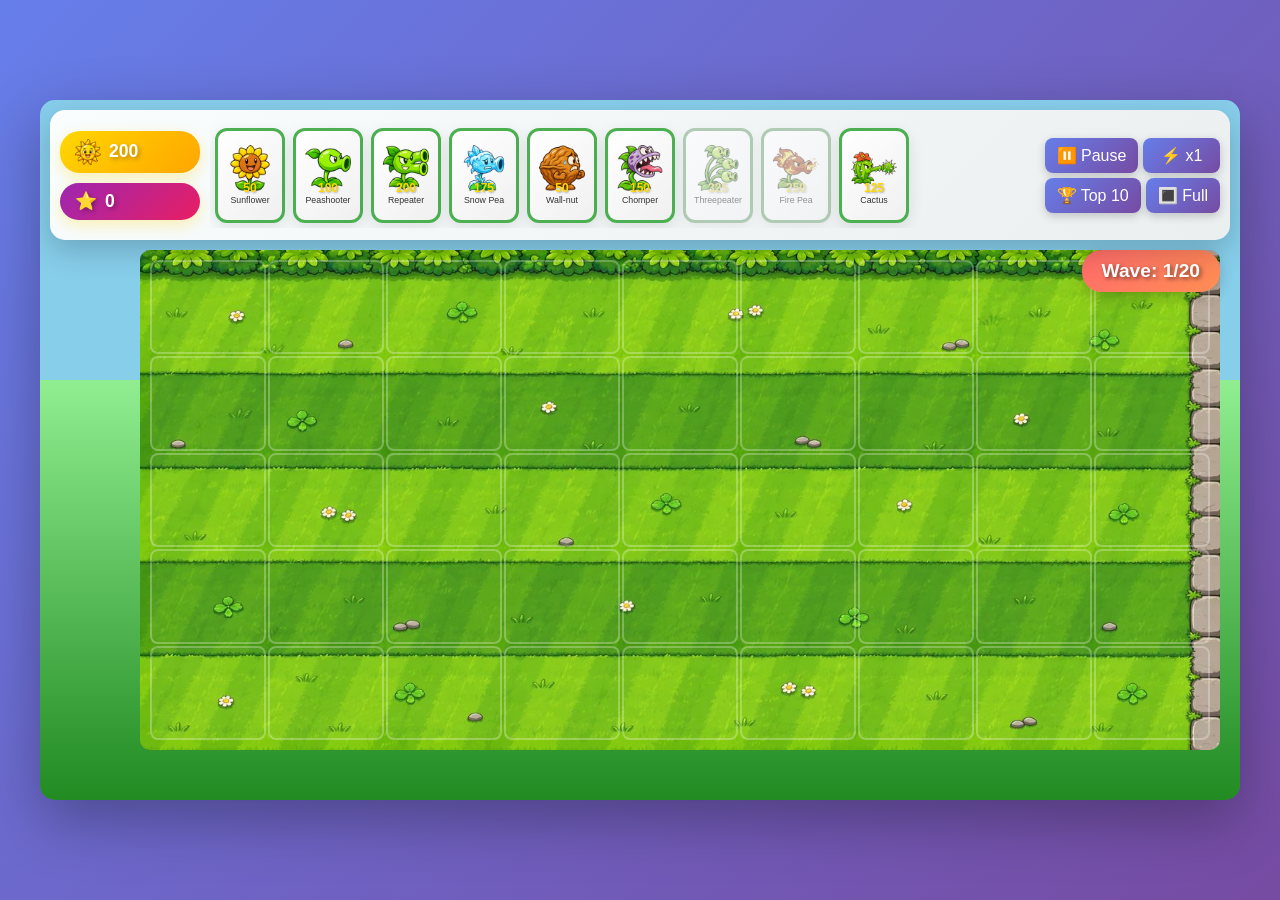
==== commit 96030b9b: "美术升级：emoji 换为原创卡通精灵图（9 种植物 / 5 种僵尸 / 阳光 / 豌豆 / 草坪背景）" ====
--- a/plants-vs-zombies/index.html
+++ b/plants-vs-zombies/index.html
@@ -191,6 +191,39 @@
             to { transform: scale(1.2); }
         }
 
+        /* ==== 原创美术素材（AI 生成，已抠底；emoji 仅作为键）==== */
+        .sprite {
+            background-repeat: no-repeat;
+            background-position: center;
+            background-size: contain;
+            font-size: 0 !important;
+            line-height: 0;
+            color: transparent;
+        }
+        .cell .plant.sprite { width: 92%; height: 92%; }
+        .sun .sprite { width: 46px; height: 46px; }
+        #sunIcon { width: 26px; height: 26px; }
+        .zombie.sprite .zombie-health-bar { width: 52px; top: -12px; }
+        .zombie.sprite { width: 72px; height: 88px; transform: none; }
+        .zombie.sprite.eating { animation: zombieEatSprite 0.5s infinite; }
+        @keyframes zombieEatSprite {
+            0%, 100% { transform: translateY(0); }
+            50% { transform: translateY(-4px); }
+        }
+        .projectile.sprite { width: 20px; height: 20px; }
+        .plantCard .emoji.sprite { width: 46px; height: 46px; margin-bottom: -10px; }
+        #gameBoard {
+            background-image: url('art/bg_lawn_v2.jpg');
+            background-size: 100% 100%;
+            background-position: center;
+            background-repeat: no-repeat;
+        }
+        .cell {
+            background: rgba(255,255,255,0.05);
+            border-color: rgba(255,255,255,0.26);
+        }
+        .cell:hover { background: rgba(255,255,255,0.22); }
+
         #ui {
             position: absolute;
             top: 10px;
@@ -812,7 +845,7 @@
     <div id="gameContainer">
         <div id="ui">
             <div id="leftPanel">
-                <div id="sunCounter">☀️ <span id="sunCount">200</span></div>
+                <div id="sunCounter"><span class="emoji" id="sunIcon"></span><span id="sunCount">200</span></div>
                 <div id="scoreCounter">⭐ <span id="scoreCount">0</span></div>
             </div>
             
@@ -1071,6 +1104,58 @@
             strong: { emoji: '👹', health: 60, maxHealth: 60, speed: 6, damage: 2, points: 600 }
         };
 
+        // ==== 原创美术素材映射（AI 生成，版权归本项目）====
+        const ART_BASE = 'art/';
+        const ART = {
+            '\u{1F33B}': 'plant_sunflower.png',
+            '\u{1F331}': 'plant_peashooter.png',
+            '\u{1F33E}': 'plant_repeater.png',
+            '\u2744\uFE0F': 'plant_snowpea.png',
+            '\u{1F965}': 'plant_wallnut.png',
+            '\u{1F33F}': 'plant_chomper.png',
+            '\u{1F38B}': 'plant_threepeater.png',
+            '\u{1F525}': 'plant_firepea.png',
+            '\u{1F335}': 'plant_cactus.png',
+            '\u{1F9DF}': 'zombie_normal.png',
+            '\u{1F9DF}\u200D\u2642\uFE0F': 'zombie_cone.png',
+            '\u{1F9DF}\u200D\u2640\uFE0F': 'zombie_bucket.png',
+            '\u{1F480}': 'zombie_fast.png',
+            '\u{1F479}': 'zombie_strong.png',
+            '\u2600\uFE0F': 'item_sun.png'
+        };
+        const PROJECTILE_ART = {
+            '\u{1F7E2}': 'item_pea.png', '\u{1F343}': 'item_pea.png', '\u{1F7E4}': 'item_pea.png',
+            '\u{1F4CD}': 'item_pea.png', '\u2744\uFE0F': 'item_pea.png', '\u{1F525}': 'item_pea.png',
+            '\u2600\uFE0F': 'item_sun.png'
+        };
+        const PROJECTILE_FILTER = {
+            '\u2744\uFE0F': 'hue-rotate(155deg) brightness(1.3) saturate(1.5)',
+            '\u{1F525}': 'hue-rotate(-60deg) saturate(2.4) brightness(1.1)',
+            '\u{1F7E4}': 'sepia(0.8) saturate(1.5) brightness(0.8)',
+            '\u{1F343}': 'hue-rotate(45deg)',
+            '\u{1F4CD}': 'grayscale(0.75) brightness(1.2)'
+        };
+
+        function applyArt(el, key, kind) {
+            if (!el || !key) return false;
+            const file = (kind === 'projectile' ? PROJECTILE_ART[key] : ART[key]);
+            if (!file) return false;
+            el.classList.add('sprite');
+            el.textContent = '';
+            el.style.backgroundImage = "url('" + ART_BASE + file + "')";
+            if (kind === 'projectile' && PROJECTILE_FILTER[key]) el.style.filter = PROJECTILE_FILTER[key];
+            return true;
+        }
+
+        function decoratePlantCards() {
+            document.querySelectorAll('.plantCard').forEach(card => {
+                const e = card.querySelector('.emoji');
+                if (e) applyArt(e, e.textContent.trim());
+            });
+            const icon = document.getElementById('sunIcon');
+            if (icon) applyArt(icon, '\u2600\ufe0f');
+        }
+
         // Reset game state to initial values
         function resetGame() {
             // Clear any existing timers
@@ -1371,6 +1456,7 @@
                 }
             }
             
+            decoratePlantCards();
             setTimeout(updateBoardDimensions, 100);
         }
 
@@ -1481,7 +1567,7 @@
                 
                 const plantElement = document.createElement('div');
                 plantElement.className = 'plant';
-                plantElement.textContent = plantType.emoji;
+                if (!applyArt(plantElement, plantType.emoji)) plantElement.textContent = plantType.emoji;
                 
                 const healthBar = document.createElement('div');
                 healthBar.className = 'plant-health-bar';
@@ -1534,7 +1620,7 @@
             sun.className = 'sun';
             
             const sunEmoji = document.createElement('span');
-            sunEmoji.textContent = '☀️';
+            if (!applyArt(sunEmoji, '☀️')) sunEmoji.textContent = '☀️';
             sun.appendChild(sunEmoji);
             
             const sunValueElement = document.createElement('span');
@@ -1599,7 +1685,8 @@
                 const projectile = document.createElement('div');
                 projectile.className = 'projectile';
                 if (plantType.fire) projectile.classList.add('fire');
-                projectile.textContent = plantType.projectile || '🟢';
+                const projKey = plantType.projectile || '🟢';
+                if (!applyArt(projectile, projKey, 'projectile')) projectile.textContent = projKey;
                 
                 const rowY = gameState.boardRect.top + targetRow * gameState.cellSize.height + gameState.cellSize.height / 2 - 10;
                 
@@ -1822,7 +1909,7 @@
             
             const zombie = document.createElement('div');
             zombie.className = 'zombie';
-            zombie.textContent = zombieType.emoji;
+            if (!applyArt(zombie, zombieType.emoji)) zombie.textContent = zombieType.emoji;
             
             const healthBar = document.createElement('div');
             healthBar.className = 'zombie-health-bar';
@@ -2008,7 +2095,7 @@
             sun.className = 'sun';
             
             const sunEmoji = document.createElement('span');
-            sunEmoji.textContent = '☀️';
+            if (!applyArt(sunEmoji, '☀️')) sunEmoji.textContent = '☀️';
             sun.appendChild(sunEmoji);
             
             const sunValue = document.createElement('span');
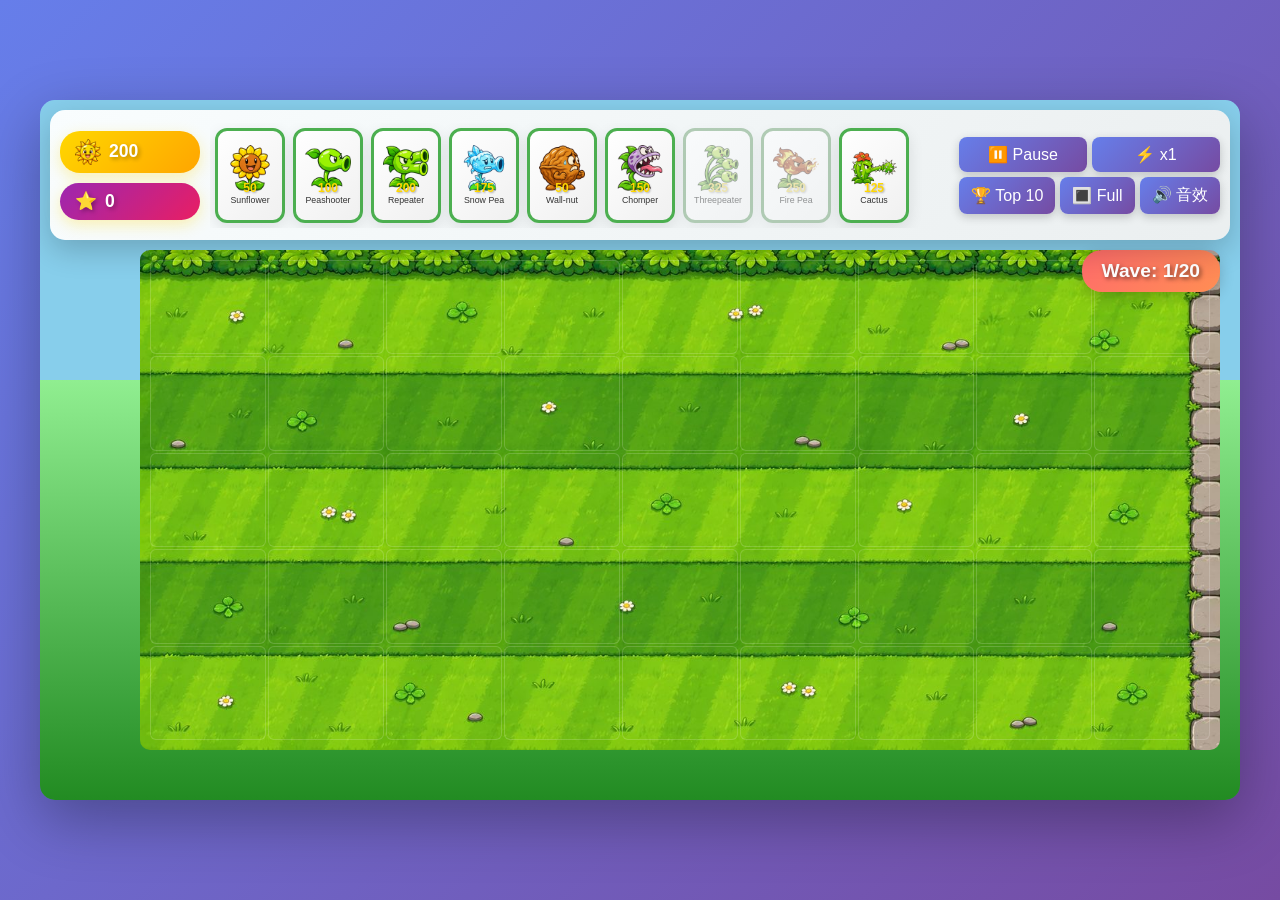
==== commit 5ad98c82: "加入 CC0 音效（Kenney）：种植/射击/命中/僵尸/阳光/波次/胜负 12 处触发 + 静音开关；软化格子边框" ====
--- a/plants-vs-zombies/index.html
+++ b/plants-vs-zombies/index.html
@@ -219,10 +219,14 @@
             background-repeat: no-repeat;
         }
         .cell {
-            background: rgba(255,255,255,0.05);
-            border-color: rgba(255,255,255,0.26);
-        }
-        .cell:hover { background: rgba(255,255,255,0.22); }
+            background: rgba(255,255,255,0.02);
+            border: 1px solid rgba(255,255,255,0.16);
+            border-radius: 6px;
+        }
+        .cell:hover {
+            background: rgba(255,255,255,0.18);
+            border-color: rgba(255,255,255,0.45);
+        }
 
         #ui {
             position: absolute;
@@ -905,6 +909,7 @@
                 <div class="controlRow">
                     <button class="controlBtn" id="leaderBtn">🏆 Top 10</button>
                     <button class="controlBtn" id="fullscreenBtn">🔳 Full</button>
+                    <button class="controlBtn" id="muteBtn">🔊 音效</button>
                 </div>
             </div>
         </div>
@@ -1156,6 +1161,68 @@
             if (icon) applyArt(icon, '\u2600\ufe0f');
         }
 
+        // ==== 音效（CC0 素材：Kenney，见 ATTRIBUTION.md）====
+        const SFX = (() => {
+            const SRC = {
+                click: 'audio/click.mp3',
+                place: 'audio/place.mp3',
+                shoot: 'audio/shoot.mp3',
+                hit: 'audio/hit.mp3',
+                zhurt: 'audio/zombie_hurt.mp3',
+                zdie: 'audio/zombie_die.mp3',
+                groan: 'audio/zombie_groan.mp3',
+                eat: 'audio/eat.mp3',
+                sun: 'audio/sun.mp3',
+                wave: 'audio/wave.mp3',
+                win: 'audio/win.mp3',
+                lose: 'audio/lose.mp3',
+                plantdie: 'audio/plant_die.mp3'
+            };
+            const VOL = { click: 0.35, place: 0.5, shoot: 0.22, hit: 0.2, zhurt: 0.3, zdie: 0.4,
+                          groan: 0.3, eat: 0.22, sun: 0.45, wave: 0.5, win: 0.6, lose: 0.6, plantdie: 0.4 };
+            const COOLDOWN = { shoot: 90, hit: 70, eat: 350, groan: 400, click: 60 };
+            const pools = {}, last = {};
+            let muted = false;
+            try { muted = localStorage.getItem('pvz_muted') === '1'; } catch (e) {}
+            for (const k in SRC) {
+                pools[k] = [];
+                for (let i = 0; i < 4; i++) {
+                    const a = new Audio(SRC[k]);
+                    a.preload = 'auto';
+                    a.volume = VOL[k] !== undefined ? VOL[k] : 0.4;
+                    pools[k].push(a);
+                }
+                pools[k].idx = 0;
+            }
+            function play(name) {
+                if (muted) return;
+                const p = pools[name];
+                if (!p) return;
+                const now = Date.now();
+                if (COOLDOWN[name] && now - (last[name] || 0) < COOLDOWN[name]) return;
+                last[name] = now;
+                p.idx = (p.idx + 1) % p.length;
+                const a = p[p.idx];
+                try { a.currentTime = 0; const pr = a.play(); if (pr && pr.catch) pr.catch(() => {}); } catch (e) {}
+            }
+            function setMuted(m) {
+                muted = !!m;
+                try { localStorage.setItem('pvz_muted', muted ? '1' : '0'); } catch (e) {}
+                const btn = document.getElementById('muteBtn');
+                if (btn) btn.textContent = muted ? '\u{1F507} \u9759\u97f3' : '\u{1F50A} \u97f3\u6548';
+            }
+            function init() {
+                setMuted(muted);
+                const btn = document.getElementById('muteBtn');
+                if (btn) btn.addEventListener('click', () => { setMuted(!muted); if (!muted) play('click'); });
+                document.querySelectorAll('#controlButtons button:not(#muteBtn)').forEach(b =>
+                    b.addEventListener('click', () => play('click')));
+                document.querySelectorAll('.plantCard').forEach(c =>
+                    c.addEventListener('click', () => play('click')));
+            }
+            return { play: play, setMuted: setMuted, init: init };
+        })();
+
         // Reset game state to initial values
         function resetGame() {
             // Clear any existing timers
@@ -1513,6 +1580,7 @@
 
             document.getElementById('fullscreenBtn').addEventListener('click', toggleFullscreen);
 
+            SFX.init();
             window.addEventListener('resize', updateBoardDimensions);
             
             document.addEventListener('fullscreenchange', () => {
@@ -1587,6 +1655,7 @@
                 gameState.selectedPlant = null;
                 document.querySelectorAll('.plantCard').forEach(c => c.classList.remove('selected'));
                 
+                SFX.play('place');
                 createParticleEffect(cell, '✨');
                 
                 addScore(25);
@@ -1695,6 +1764,7 @@
                 projectile.style.position = 'fixed';
                 
                 document.getElementById('gameContainer').appendChild(projectile);
+                SFX.play('shoot');
                 
                 let projectileDamage = plantType.damage;
                 if (plant.type === 'chomper' && plantType.shootDamage) {
@@ -1755,6 +1825,7 @@
                     
                     if (projRect.left < zombieRect.right && projRect.right > zombieRect.left) {
                         zombie.health -= proj.damage;
+                        SFX.play('hit');
                         updateZombieHealth(zombie);
                         zombie.element.classList.add('damage-effect');
                         
@@ -1784,6 +1855,7 @@
                                 zombie.element = null;
                             }
                             gameState.zombiesDefeated++;
+                            SFX.play('zdie');
                         }
                         
                         if (!proj.pierce) {
@@ -1851,11 +1923,13 @@
                             zombie.element.remove();
                             zombie.element = null;
                             gameState.zombiesDefeated++;
+                            SFX.play('zdie');
                             return;
                         }
                         
                         if (Date.now() - zombie.lastAttack > 1000) {
                             zombie.lastAttack = Date.now();
+                            SFX.play('eat');
                             const damage = getZombieDamage(zombieTypes[zombie.type].damage);
                             plant.health -= damage;
                             updatePlantHealth(plant);
@@ -1868,6 +1942,7 @@
                             }, 300);
                             
                             if (plant.health <= 0) {
+                                SFX.play('plantdie');
                                 createParticleEffect(plant.element, '💥');
                                 plant.element.remove();
                                 plant.element = null;
@@ -1910,6 +1985,7 @@
             const zombie = document.createElement('div');
             zombie.className = 'zombie';
             if (!applyArt(zombie, zombieType.emoji)) zombie.textContent = zombieType.emoji;
+            SFX.play('groan');
             
             const healthBar = document.createElement('div');
             healthBar.className = 'zombie-health-bar';
@@ -1977,6 +2053,7 @@
         function spawnZombieWave() {
             if (gameState.isGameOver || gameState.isVictory) return;
             
+            SFX.play('wave');
             const zombieCount = Math.min(3 + Math.floor(gameState.wave / 2), 15);
             const spawnDelay = Math.max(3000 - gameState.wave * 100, 1000);
             
@@ -2052,6 +2129,7 @@
 
         // Victory function
         function victory() {
+            SFX.play('win');
             gameState.isVictory = true;
             gameState.isGameOver = true;
             
@@ -2126,6 +2204,7 @@
             
             sunElement.classList.add('collect-effect');
             gameState.sun += value;
+            SFX.play('sun');
             updateSunDisplay();
             
             addScore(10);
@@ -2265,6 +2344,7 @@
 
         // Game Over - AUTO SAVE SCORE
         function gameOver() {
+            SFX.play('lose');
             if (gameState.isGameOver) return;
             
             gameState.isGameOver = true;
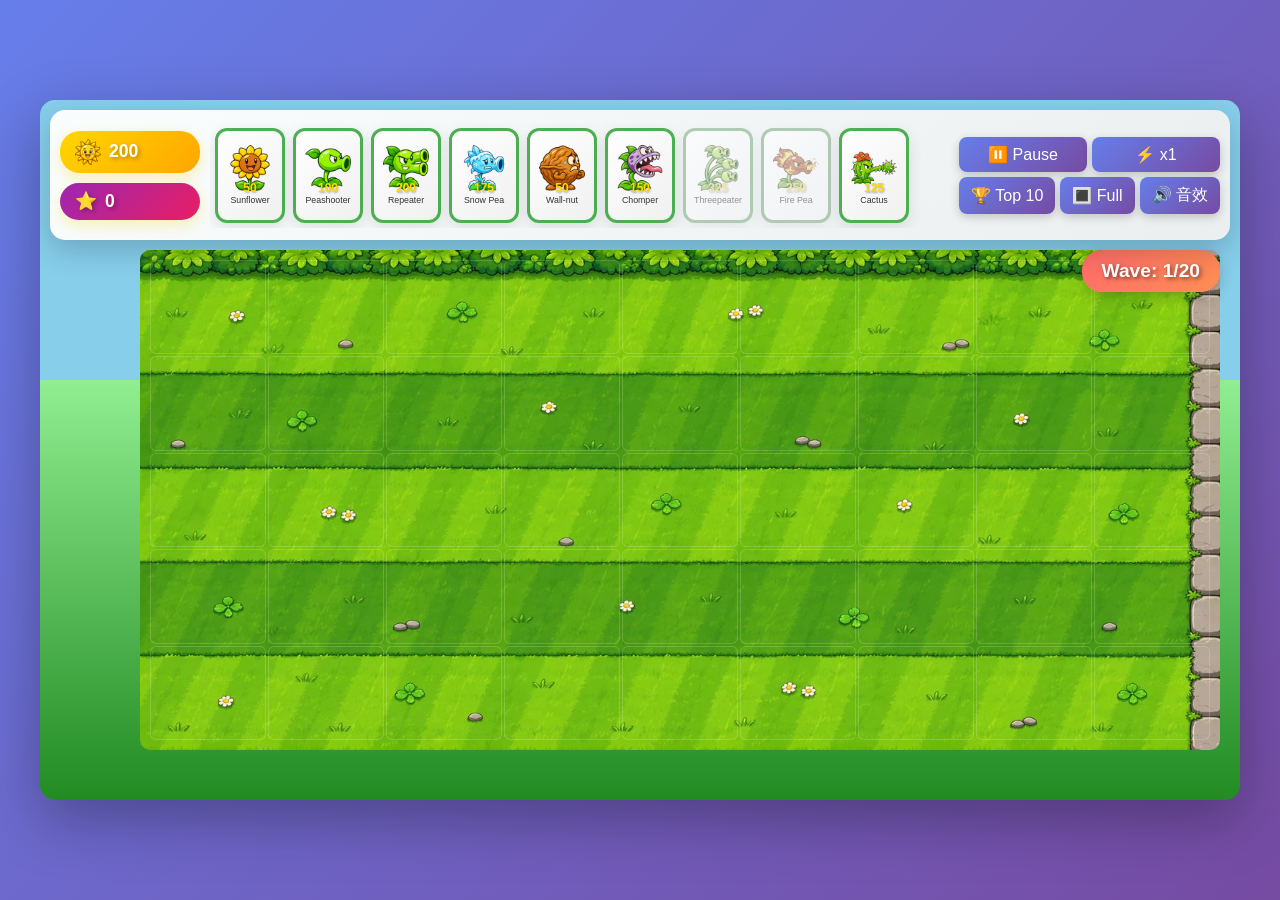
==== commit 22731d82: "音效在首次点击时解锁并预加载（兼容 Safari/iOS）；加 SFX.state() 自检接口" ====
--- a/plants-vs-zombies/index.html
+++ b/plants-vs-zombies/index.html
@@ -1205,6 +1205,24 @@
                 const a = p[p.idx];
                 try { a.currentTime = 0; const pr = a.play(); if (pr && pr.catch) pr.catch(() => {}); } catch (e) {}
             }
+            // Safari/iOS 不会预加载未播放过的 Audio，且要求媒体在用户手势中"解锁"。
+            // 首次触摸/点击时把每个音效静音播一下再复位：既强制预加载，又完成解锁。
+            let unlocked = false;
+            function unlock() {
+                if (unlocked) return;
+                unlocked = true;
+                for (const k in pools) {
+                    const a = pools[k][0];
+                    try {
+                        a.muted = true;
+                        const pr = a.play();
+                        if (pr && pr.then) {
+                            pr.then(() => { a.pause(); a.currentTime = 0; a.muted = false; })
+                              .catch(() => { a.muted = false; });
+                        } else { a.pause(); a.currentTime = 0; a.muted = false; }
+                    } catch (e) { a.muted = false; }
+                }
+            }
             function setMuted(m) {
                 muted = !!m;
                 try { localStorage.setItem('pvz_muted', muted ? '1' : '0'); } catch (e) {}
@@ -1219,8 +1237,15 @@
                     b.addEventListener('click', () => play('click')));
                 document.querySelectorAll('.plantCard').forEach(c =>
                     c.addEventListener('click', () => play('click')));
-            }
-            return { play: play, setMuted: setMuted, init: init };
+                document.addEventListener('pointerdown', unlock, { once: true });
+                document.addEventListener('keydown', unlock, { once: true });
+            }
+            function state() {
+                const rs = {};
+                for (const k in pools) rs[k] = [pools[k][0].readyState, pools[k][0].networkState, pools[k][0].error ? pools[k][0].error.code : 0];
+                return { unlocked: unlocked, muted: muted, media: rs };
+            }
+            return { play: play, setMuted: setMuted, init: init, state: state };
         })();
 
         // Reset game state to initial values
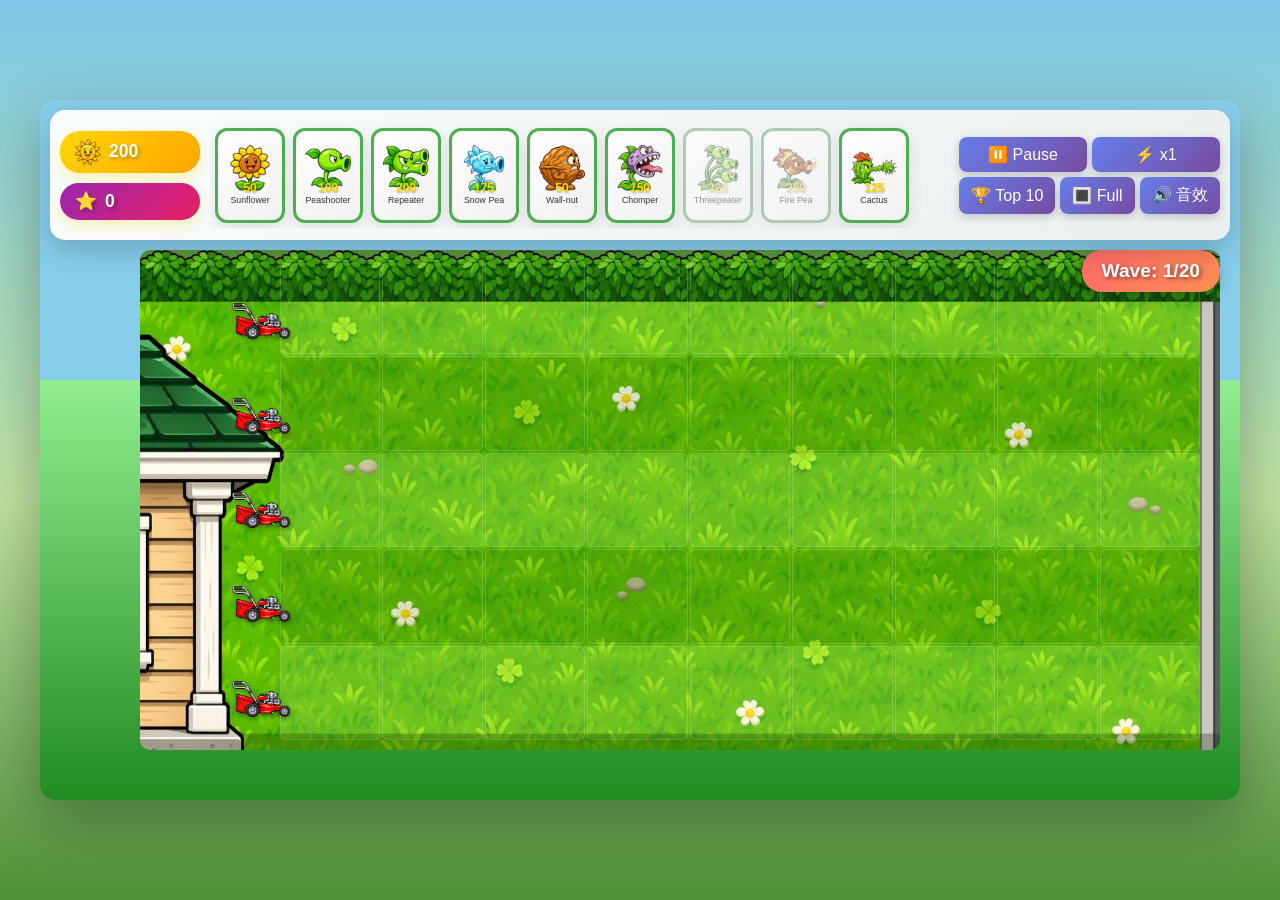
==== commit 77d69ae5: "左侧加入房子与分道草坪：场景背景按 5 行格子对齐，右侧人行道；新增每行割草机（可用一次）+ 割草音效" ====
--- a/plants-vs-zombies/index.html
+++ b/plants-vs-zombies/index.html
@@ -20,7 +20,7 @@
 
         body {
             font-family: 'Segoe UI', Tahoma, Geneva, Verdana, sans-serif;
-            background: linear-gradient(135deg, #667eea 0%, #764ba2 100%);
+            background: linear-gradient(180deg, #7ec8e8 0%, #bfe3a1 55%, #4f8f39 100%);
             overflow: hidden;
             position: relative;
             height: 100vh;
@@ -213,11 +213,30 @@
         .projectile.sprite { width: 20px; height: 20px; }
         .plantCard .emoji.sprite { width: 46px; height: 46px; margin-bottom: -10px; }
         #gameBoard {
-            background-image: url('art/bg_lawn_v2.jpg');
+            background-image: url('art/bg_scene.jpg');
             background-size: 100% 100%;
             background-position: center;
             background-repeat: no-repeat;
         }
+        /* 割草机：每行最左端，僵尸压线时自动启动 */
+        .mower {
+            position: fixed;
+            width: 58px;
+            height: 40px;
+            background-image: url('art/item_mower.png');
+            background-size: contain;
+            background-repeat: no-repeat;
+            background-position: center bottom;
+            z-index: 1;
+            pointer-events: none;
+            filter: drop-shadow(1px 2px 2px rgba(0,0,0,0.35));
+        }
+        .mower.mowing { animation: mowerShake 0.12s infinite; }
+        @keyframes mowerShake {
+            0%, 100% { transform: translateY(0); }
+            50% { transform: translateY(-2px); }
+        }
+
         .cell {
             background: rgba(255,255,255,0.02);
             border: 1px solid rgba(255,255,255,0.16);
@@ -982,6 +1001,8 @@
             isVictory: false,
             cellSize: { width: 0, height: 0 },
             boardRect: null,
+            lawnInset: 0,
+            mowers: [],
             gameSpeed: 1,
             lastUpdate: Date.now(),
             zombieDamageMultiplier: 1.0,
@@ -1176,10 +1197,11 @@
                 wave: 'audio/wave.mp3',
                 win: 'audio/win.mp3',
                 lose: 'audio/lose.mp3',
-                plantdie: 'audio/plant_die.mp3'
+                plantdie: 'audio/plant_die.mp3',
+                mower: 'audio/mower.mp3'
             };
             const VOL = { click: 0.35, place: 0.5, shoot: 0.22, hit: 0.2, zhurt: 0.3, zdie: 0.4,
-                          groan: 0.3, eat: 0.22, sun: 0.45, wave: 0.5, win: 0.6, lose: 0.6, plantdie: 0.4 };
+                          groan: 0.3, eat: 0.22, sun: 0.45, wave: 0.5, win: 0.6, lose: 0.6, plantdie: 0.4, mower: 0.5 };
             const COOLDOWN = { shoot: 90, hit: 70, eat: 350, groan: 400, click: 60 };
             const pools = {}, last = {};
             let muted = false;
@@ -1278,6 +1300,8 @@
                 isVictory: false,
                 cellSize: { width: 0, height: 0 },
                 boardRect: null,
+                lawnInset: 0,
+                mowers: [],
                 gameSpeed: 1,
                 lastUpdate: Date.now(),
                 zombieDamageMultiplier: 1.0,
@@ -1552,9 +1576,85 @@
             setTimeout(updateBoardDimensions, 100);
         }
 
+        // ==== 割草机：每行最左端，僵尸压线时自动启动 ====
+        const MOWER_W = 58;
+        const MOWER_SPEED = 950;
+
+        function mowerTop(row) {
+            const cellH = gameState.cellSize.height || 1;
+            return gameState.boardRect.top + row * cellH + cellH / 2 + 2;
+        }
+
+        function createMowers() {
+            document.querySelectorAll('.mower').forEach(el => el.remove());
+            gameState.mowers = [];
+            const container = document.getElementById('gameContainer');
+            for (let row = 0; row < 5; row++) {
+                const el = document.createElement('div');
+                el.className = 'mower';
+                const m = { row: row, x: gameState.lawnInset - MOWER_W + 10, element: el, active: false, used: false };
+                container.appendChild(el);
+                gameState.mowers.push(m);
+            }
+            layoutMowers();
+        }
+
+        function layoutMowers() {
+            if (!gameState.boardRect || !gameState.mowers) return;
+            gameState.mowers.forEach(m => {
+                if (!m.element) return;
+                if (!m.active) m.x = gameState.lawnInset - MOWER_W + 10;
+                m.element.style.left = (gameState.boardRect.left + m.x) + 'px';
+                m.element.style.top = mowerTop(m.row) + 'px';
+            });
+        }
+
+        function tryMow(zombie) {
+            if (!gameState.mowers) return false;
+            const m = gameState.mowers.find(mm => mm.row === zombie.row && mm.element && !mm.active && !mm.used);
+            if (!m) return false;
+            m.active = true;
+            m.element.classList.add('mowing');
+            SFX.play('mower');
+            return true;
+        }
+
+        function updateMowers(deltaTime) {
+            if (!gameState.mowers) return;
+            gameState.mowers.forEach(m => {
+                if (!m.active || !m.element) return;
+                m.x += MOWER_SPEED * deltaTime / 1000 * gameState.gameSpeed;
+                m.element.style.left = (gameState.boardRect.left + m.x) + 'px';
+                gameState.zombies.forEach(z => {
+                    if (!z.element || z.row !== m.row) return;
+                    if (z.x <= m.x + MOWER_W * 0.85) {
+                        const points = (zombieTypes[z.type] ? zombieTypes[z.type].points : 10) * 2;
+                        showPointsPopup(z.element, points);
+                        addScore(points);
+                        createParticleEffect(z.element, '\u{1F4A5}');
+                        z.element.remove();
+                        z.element = null;
+                        gameState.zombiesDefeated++;
+                        SFX.play('zdie');
+                    }
+                });
+                if (m.x > gameState.boardRect.width + 30) {
+                    m.element.remove();
+                    m.element = null;
+                    m.active = false;
+                    m.used = true;
+                }
+            });
+        }
+
         // Update board dimensions
         function updateBoardDimensions() {
             const board = document.getElementById('gameBoard');
+            // 左侧房子与右侧路边各占一条内边距，草坪只占中间，与背景图分区对齐
+            const boardWidth = board.getBoundingClientRect().width;
+            gameState.lawnInset = Math.round(boardWidth * 0.1296);
+            board.style.paddingLeft = gameState.lawnInset + 'px';
+            board.style.paddingRight = Math.round(boardWidth * 0.0185) + 'px';
             gameState.boardRect = board.getBoundingClientRect();
             const cells = board.getElementsByClassName('cell');
             if (cells.length > 0) {
@@ -1572,6 +1672,8 @@
                     zombie.element.style.top = yPosition + 'px';
                 }
             });
+            if (!gameState.mowers || gameState.mowers.length === 0) createMowers();
+            else layoutMowers();
         }
 
         // Setup Event Listeners
@@ -1761,7 +1863,7 @@
             }
             
             const hasTarget = targetRows.some(row => 
-                gameState.zombies.some(z => z.row === row && z.element && z.x > plant.col * gameState.cellSize.width)
+                gameState.zombies.some(z => z.row === row && z.element && z.x > gameState.lawnInset + plant.col * gameState.cellSize.width)
             );
             
             if (!hasTarget) return;
@@ -1930,7 +2032,7 @@
                 }
                 
                 zombie.attacking = false;
-                const zombieCol = Math.floor(zombie.x / gameState.cellSize.width);
+                const zombieCol = Math.floor((zombie.x - gameState.lawnInset) / gameState.cellSize.width);
                 
                 gameState.plants.forEach(plant => {
                     if (!plant.element || plant.row !== zombie.row) return;
@@ -1980,8 +2082,8 @@
                     zombie.element.classList.remove('eating');
                 }
                 
-                if (zombie.x <= -gameState.cellSize.width) {
-                    gameOver();
+                if (zombie.x <= gameState.lawnInset) {
+                    if (!tryMow(zombie)) gameOver();
                 }
                 
                 return zombie.element !== null;
@@ -2289,6 +2391,7 @@
                 if (!gameState.isPaused && !gameState.isGameOver) {
                     moveZombies(deltaTime);
                     moveProjectiles(deltaTime);
+                    updateMowers(deltaTime);
                     
                     gameState.plants.forEach(plant => {
                         if (!plant.element) return;
